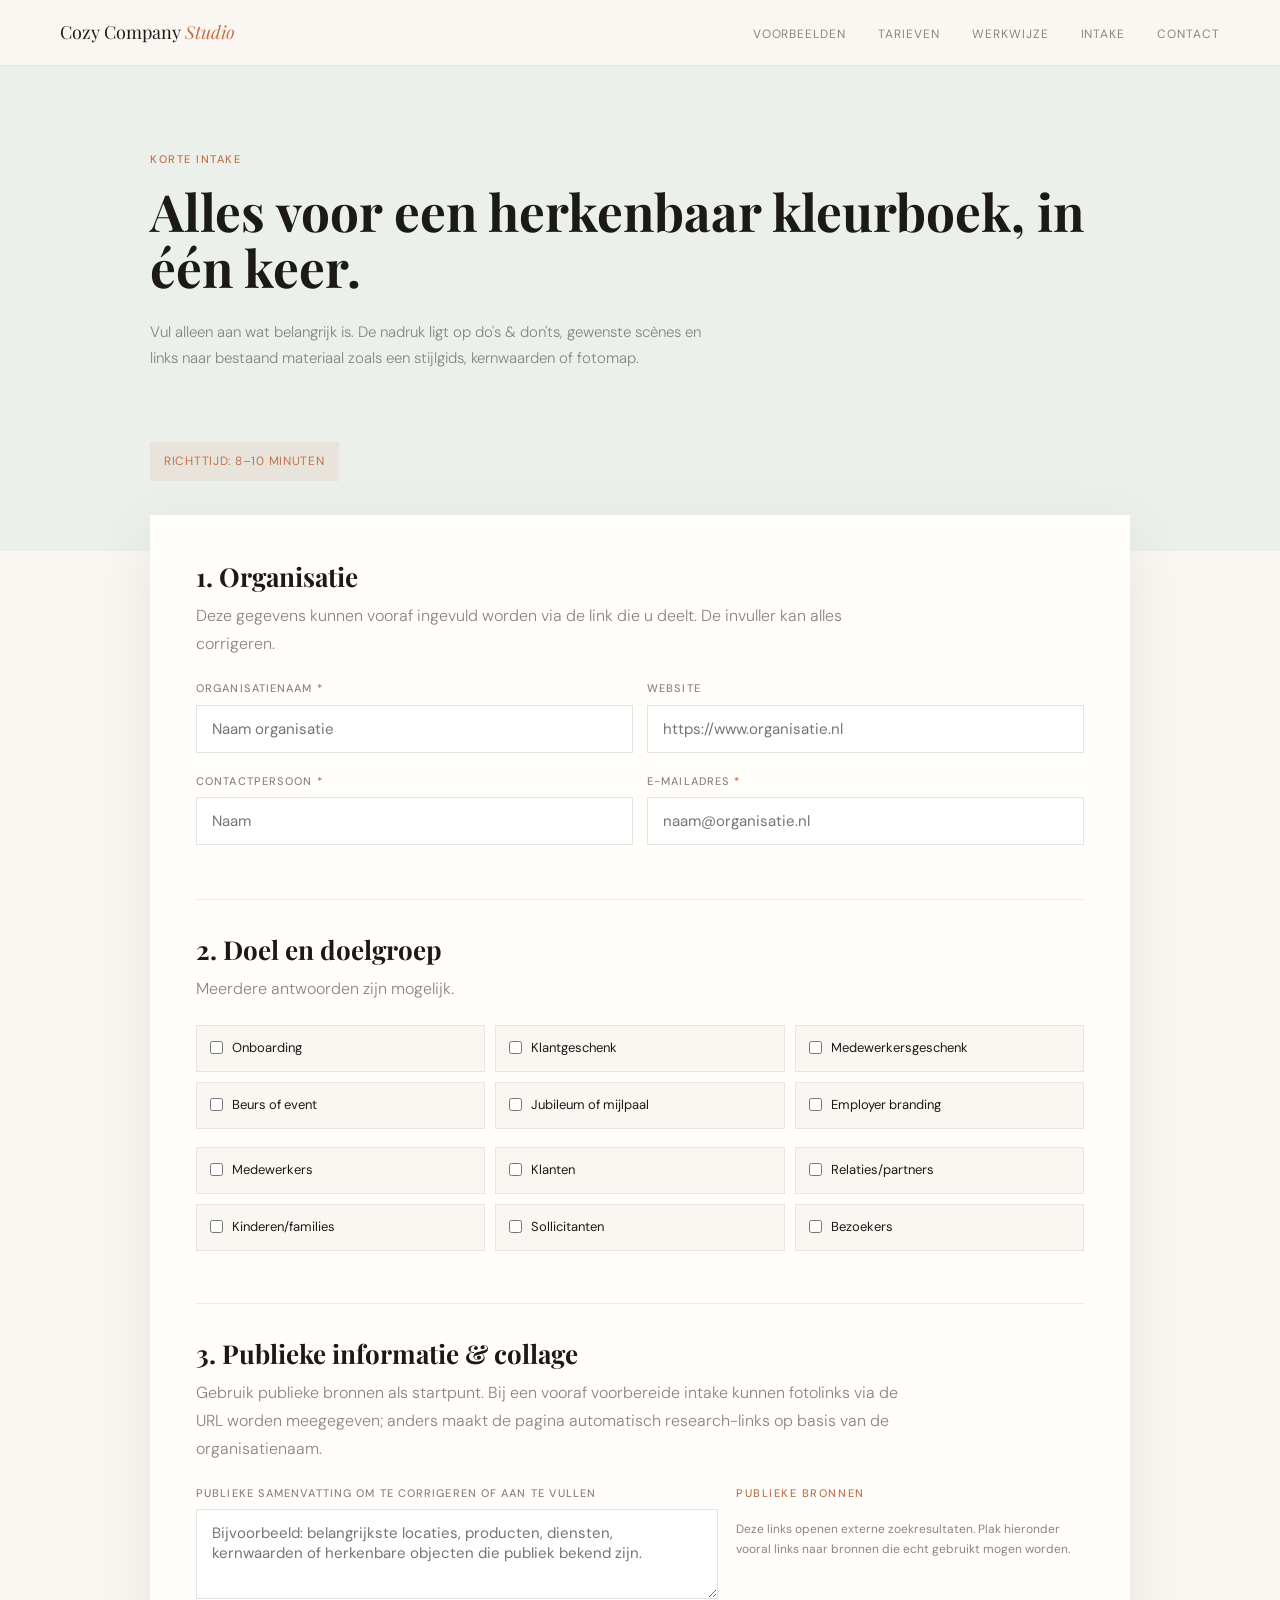
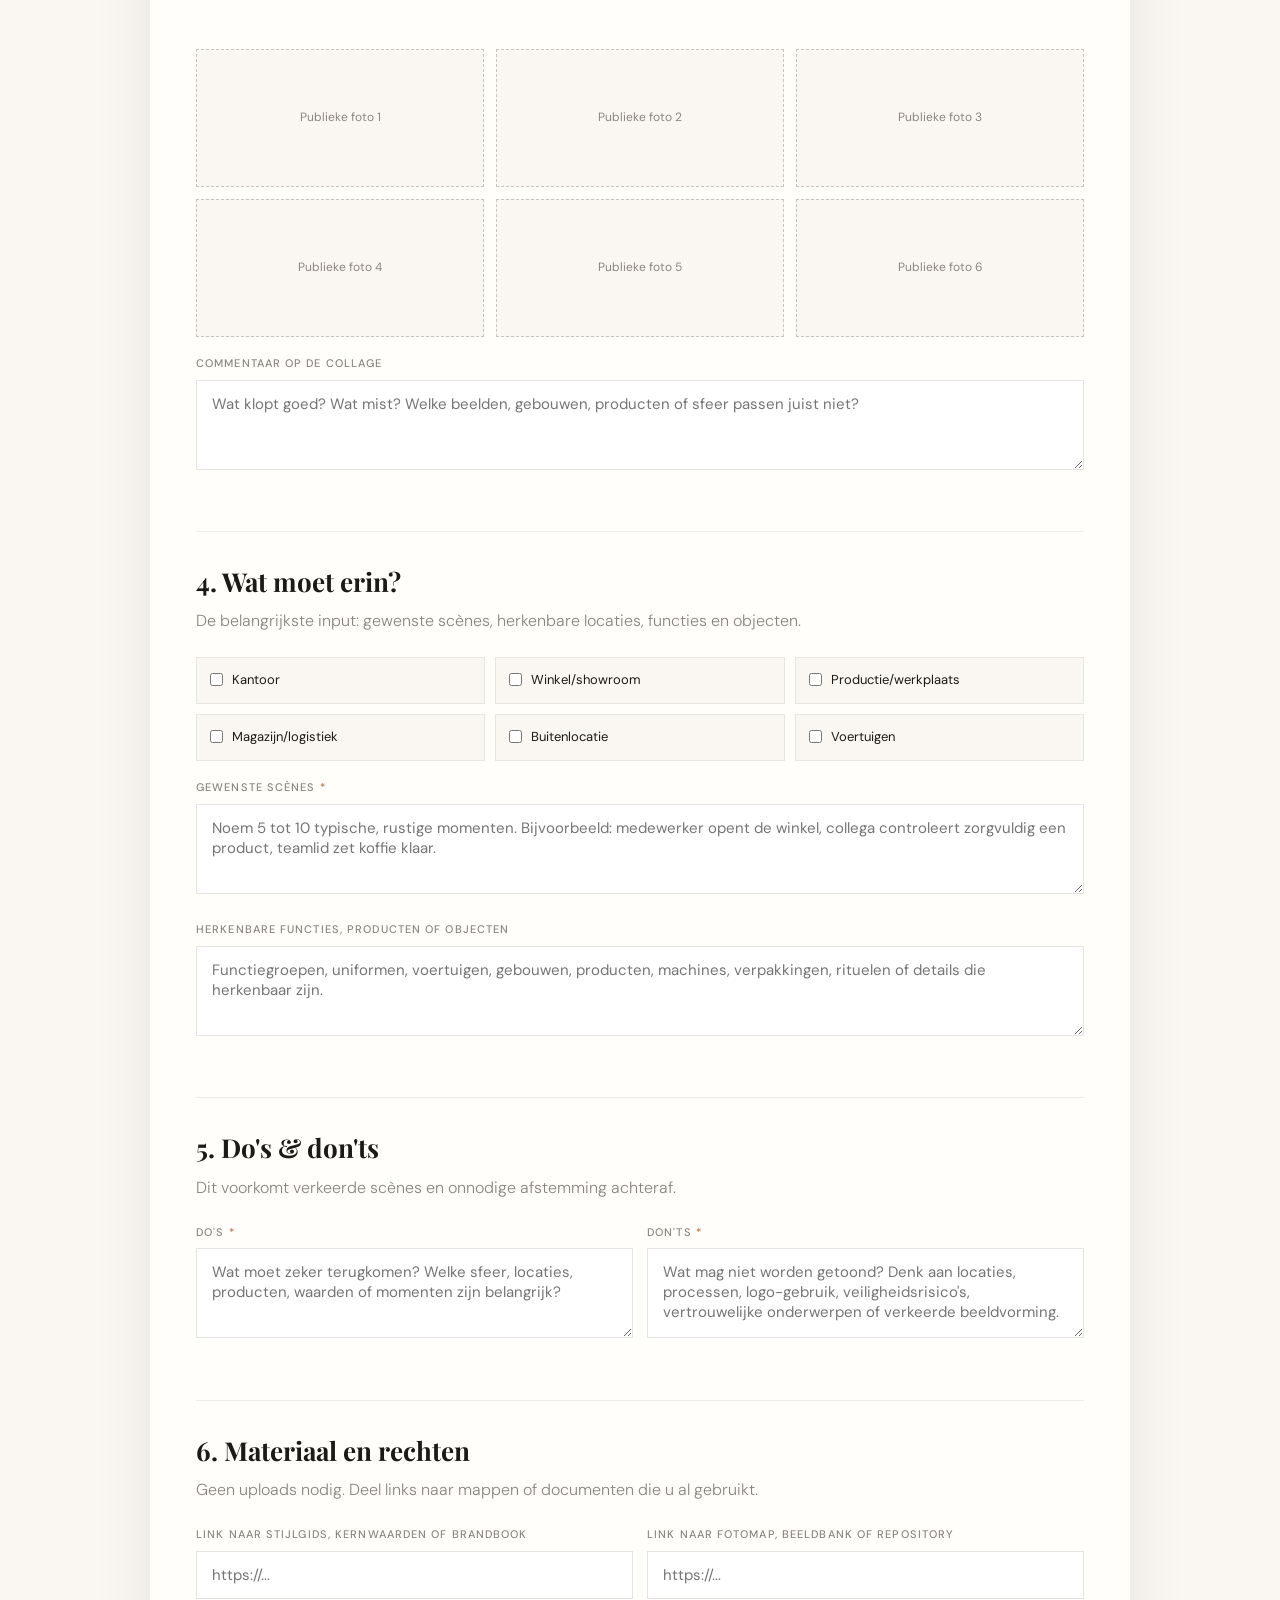
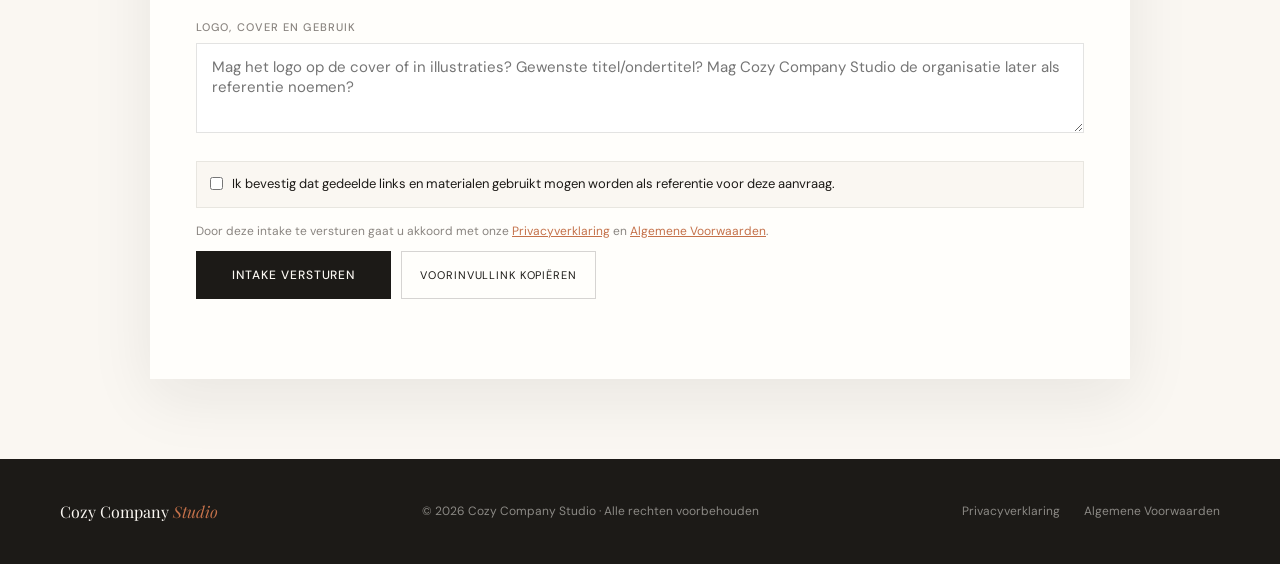
==== intake.html @ afd74e03 "Add customer intake form" ====
<!doctype html>
<html lang="nl">
<head>
  <meta charset="utf-8">
  <meta name="viewport" content="width=device-width, initial-scale=1">
  <title>Intake — Cozy Company Studio</title>
  <meta name="description" content="Korte intake voor een op maat gemaakt Cozy Company Studio kleurboek.">
  <meta name="robots" content="noindex, follow">
  <link rel="stylesheet" href="css/style.css">
  <link rel="icon" href="favicon/favicon.svg" type="image/svg+xml">
  <style>
    .intake-page { padding-top: 61px; background: var(--cream); min-height: 100vh; }
    .intake-hero { background: var(--pale-sage); padding: 90px 60px 70px; }
    .intake-hero-inner { max-width: 980px; margin: 0 auto; }
    .intake-card { max-width: 980px; margin: -36px auto 80px; padding: 46px; background: var(--warm-white); box-shadow: 0 18px 60px rgba(28,26,23,0.08); }
    .intake-time { display: inline-flex; gap: 10px; align-items: center; margin: 18px 0 0; padding: 10px 14px; background: rgba(196,113,74,0.09); color: var(--terracotta); font-size: 12px; letter-spacing: 0.06em; text-transform: uppercase; }
    .intake-section { padding: 34px 0; border-top: 1px solid rgba(28,26,23,0.08); }
    .intake-section:first-of-type { border-top: 0; padding-top: 0; }
    .intake-section h2 { font-family: 'Playfair Display', serif; font-size: 26px; line-height: 1.2; margin-bottom: 10px; }
    .intake-section-intro { color: var(--mid-gray); font-weight: 300; line-height: 1.75; max-width: 720px; margin-bottom: 22px; }
    .check-grid { display: grid; grid-template-columns: repeat(3, 1fr); gap: 10px; margin-bottom: 18px; }
    .check-tile { display: flex; align-items: flex-start; gap: 9px; padding: 12px 13px; background: var(--cream); border: 1px solid rgba(28,26,23,0.08); font-size: 13px; color: var(--ink); cursor: pointer; }
    .check-tile input { margin-top: 3px; accent-color: var(--terracotta); }
    .compact-note { font-size: 12px; color: var(--mid-gray); line-height: 1.6; margin-top: 8px; }
    .prefill-tools { display: grid; grid-template-columns: 1.2fr 0.8fr; gap: 18px; margin: 18px 0 22px; }
    .source-links { display: flex; flex-wrap: wrap; gap: 8px; }
    .source-links a { display: inline-block; padding: 8px 11px; background: var(--ink); color: var(--cream); text-decoration: none; font-size: 11px; letter-spacing: 0.06em; text-transform: uppercase; }
    .source-links a:hover { background: var(--terracotta); }
    .collage-grid { display: grid; grid-template-columns: repeat(3, 1fr); gap: 12px; margin: 14px 0 18px; }
    .collage-tile { min-height: 138px; background: var(--cream); border: 1px dashed rgba(28,26,23,0.22); display: flex; align-items: center; justify-content: center; overflow: hidden; color: var(--mid-gray); font-size: 12px; text-align: center; padding: 12px; }
    .collage-tile img { width: 100%; height: 100%; object-fit: cover; display: block; }
    .required-hint { color: var(--terracotta); font-weight: 500; }
    .inline-actions { display: flex; gap: 10px; flex-wrap: wrap; margin-top: 10px; }
    .secondary-button { border: 1px solid rgba(28,26,23,0.18); background: transparent; color: var(--ink); padding: 12px 18px; font-size: 11px; letter-spacing: 0.08em; text-transform: uppercase; font-family: 'DM Sans', sans-serif; cursor: pointer; }
    .secondary-button:hover { border-color: var(--terracotta); color: var(--terracotta); }
    @media (max-width: 900px) {
      .intake-hero { padding: 70px 24px 56px; }
      .intake-card { margin: -28px 20px 60px; padding: 28px; }
      .check-grid, .prefill-tools, .collage-grid { grid-template-columns: 1fr; }
    }
  </style>
</head>
<body>
  <nav>
    <a href="index.html#hero" class="logo">Cozy Company <span>Studio</span></a>
    <ul class="nav-links">
      <li><a href="index.html#gallery">Voorbeelden</a></li>
      <li><a href="index.html#pricing">Tarieven</a></li>
      <li><a href="index.html#how">Werkwijze</a></li>
      <li><a href="intake.html">Intake</a></li>
      <li><a href="index.html#contact">Contact</a></li>
    </ul>
    <div class="nav-hamburger" onclick="toggleMenu()" aria-label="Menu">
      <span></span><span></span><span></span>
    </div>
  </nav>

  <div class="mobile-menu" id="mobileMenu">
    <a href="index.html#gallery" onclick="closeMenu()">Voorbeelden</a>
    <a href="index.html#pricing" onclick="closeMenu()">Tarieven</a>
    <a href="index.html#how" onclick="closeMenu()">Werkwijze</a>
    <a href="intake.html" onclick="closeMenu()">Intake</a>
    <a href="index.html#contact" onclick="closeMenu()">Contact</a>
  </div>

  <main class="intake-page">
    <header class="intake-hero">
      <div class="intake-hero-inner">
        <p class="section-label">Korte intake</p>
        <h1 class="hero-title">Alles voor een herkenbaar kleurboek, in één keer.</h1>
        <p class="section-intro">Vul alleen aan wat belangrijk is. De nadruk ligt op do's & don'ts, gewenste scènes en links naar bestaand materiaal zoals een stijlgids, kernwaarden of fotomap.</p>
        <div class="intake-time">Richttijd: 8–10 minuten</div>
      </div>
    </header>

    <form id="intakeForm" class="intake-card" action="https://api.web3forms.com/submit" method="POST">
      <input type="hidden" name="access_key" value="9c12f8af-ad9e-4eb8-90c0-2cd06621a24f">
      <input type="hidden" name="subject" value="Nieuwe intake via Cozy Company Studio">
      <input type="hidden" name="from_name" value="Cozy Company Studio intake">
      <input type="checkbox" name="botcheck" style="display:none;">

      <section class="intake-section">
        <h2>1. Organisatie</h2>
        <p class="intake-section-intro">Deze gegevens kunnen vooraf ingevuld worden via de link die u deelt. De invuller kan alles corrigeren.</p>
        <div class="form-row">
          <div class="form-group">
            <label>Organisatienaam <span class="required-hint">*</span></label>
            <input type="text" name="organisatie" id="organisatie" placeholder="Naam organisatie" required>
          </div>
          <div class="form-group">
            <label>Website</label>
            <input type="url" name="website" id="website" placeholder="https://www.organisatie.nl">
          </div>
        </div>
        <div class="form-row">
          <div class="form-group">
            <label>Contactpersoon <span class="required-hint">*</span></label>
            <input type="text" name="contactpersoon" id="contactpersoon" placeholder="Naam" required>
          </div>
          <div class="form-group">
            <label>E-mailadres <span class="required-hint">*</span></label>
            <input type="email" name="email" id="email" placeholder="naam@organisatie.nl" required>
          </div>
        </div>
      </section>

      <section class="intake-section">
        <h2>2. Doel en doelgroep</h2>
        <p class="intake-section-intro">Meerdere antwoorden zijn mogelijk.</p>
        <div class="check-grid">
          <label class="check-tile"><input type="checkbox" name="doel[]" value="Onboarding"> Onboarding</label>
          <label class="check-tile"><input type="checkbox" name="doel[]" value="Klantgeschenk"> Klantgeschenk</label>
          <label class="check-tile"><input type="checkbox" name="doel[]" value="Medewerkersgeschenk"> Medewerkersgeschenk</label>
          <label class="check-tile"><input type="checkbox" name="doel[]" value="Beurs of event"> Beurs of event</label>
          <label class="check-tile"><input type="checkbox" name="doel[]" value="Jubileum of mijlpaal"> Jubileum of mijlpaal</label>
          <label class="check-tile"><input type="checkbox" name="doel[]" value="Employer branding"> Employer branding</label>
        </div>
        <div class="check-grid">
          <label class="check-tile"><input type="checkbox" name="doelgroep[]" value="Medewerkers"> Medewerkers</label>
          <label class="check-tile"><input type="checkbox" name="doelgroep[]" value="Klanten"> Klanten</label>
          <label class="check-tile"><input type="checkbox" name="doelgroep[]" value="Relaties/partners"> Relaties/partners</label>
          <label class="check-tile"><input type="checkbox" name="doelgroep[]" value="Kinderen/families"> Kinderen/families</label>
          <label class="check-tile"><input type="checkbox" name="doelgroep[]" value="Sollicitanten"> Sollicitanten</label>
          <label class="check-tile"><input type="checkbox" name="doelgroep[]" value="Bezoekers"> Bezoekers</label>
        </div>
      </section>

      <section class="intake-section">
        <h2>3. Publieke informatie & collage</h2>
        <p class="intake-section-intro">Gebruik publieke bronnen als startpunt. Bij een vooraf voorbereide intake kunnen fotolinks via de URL worden meegegeven; anders maakt de pagina automatisch research-links op basis van de organisatienaam.</p>
        <div class="prefill-tools">
          <div class="form-group">
            <label>Publieke samenvatting om te corrigeren of aan te vullen</label>
            <textarea name="publieke_samenvatting" id="publieke_samenvatting" placeholder="Bijvoorbeeld: belangrijkste locaties, producten, diensten, kernwaarden of herkenbare objecten die publiek bekend zijn."></textarea>
          </div>
          <div>
            <label class="section-label" style="display:block;margin-bottom:10px;">Publieke bronnen</label>
            <div class="source-links" id="sourceLinks"></div>
            <p class="compact-note">Deze links openen externe zoekresultaten. Plak hieronder vooral links naar bronnen die echt gebruikt mogen worden.</p>
          </div>
        </div>
        <div class="collage-grid" id="collageGrid">
          <div class="collage-tile">Publieke foto 1</div>
          <div class="collage-tile">Publieke foto 2</div>
          <div class="collage-tile">Publieke foto 3</div>
          <div class="collage-tile">Publieke foto 4</div>
          <div class="collage-tile">Publieke foto 5</div>
          <div class="collage-tile">Publieke foto 6</div>
        </div>
        <div class="form-group">
          <label>Commentaar op de collage</label>
          <textarea name="commentaar_collage" placeholder="Wat klopt goed? Wat mist? Welke beelden, gebouwen, producten of sfeer passen juist niet?"></textarea>
        </div>
      </section>

      <section class="intake-section">
        <h2>4. Wat moet erin?</h2>
        <p class="intake-section-intro">De belangrijkste input: gewenste scènes, herkenbare locaties, functies en objecten.</p>
        <div class="check-grid">
          <label class="check-tile"><input type="checkbox" name="locaties[]" value="Kantoor"> Kantoor</label>
          <label class="check-tile"><input type="checkbox" name="locaties[]" value="Winkel/showroom"> Winkel/showroom</label>
          <label class="check-tile"><input type="checkbox" name="locaties[]" value="Productie/werkplaats"> Productie/werkplaats</label>
          <label class="check-tile"><input type="checkbox" name="locaties[]" value="Magazijn/logistiek"> Magazijn/logistiek</label>
          <label class="check-tile"><input type="checkbox" name="locaties[]" value="Buitenlocatie"> Buitenlocatie</label>
          <label class="check-tile"><input type="checkbox" name="locaties[]" value="Voertuigen"> Voertuigen</label>
        </div>
        <div class="form-group">
          <label>Gewenste scènes <span class="required-hint">*</span></label>
          <textarea name="gewenste_scenes" placeholder="Noem 5 tot 10 typische, rustige momenten. Bijvoorbeeld: medewerker opent de winkel, collega controleert zorgvuldig een product, teamlid zet koffie klaar." required></textarea>
        </div>
        <div class="form-group">
          <label>Herkenbare functies, producten of objecten</label>
          <textarea name="herkenbare_elementen" placeholder="Functiegroepen, uniformen, voertuigen, gebouwen, producten, machines, verpakkingen, rituelen of details die herkenbaar zijn."></textarea>
        </div>
      </section>

      <section class="intake-section">
        <h2>5. Do's & don'ts</h2>
        <p class="intake-section-intro">Dit voorkomt verkeerde scènes en onnodige afstemming achteraf.</p>
        <div class="form-row">
          <div class="form-group">
            <label>Do's <span class="required-hint">*</span></label>
            <textarea name="dos" placeholder="Wat moet zeker terugkomen? Welke sfeer, locaties, producten, waarden of momenten zijn belangrijk?" required></textarea>
          </div>
          <div class="form-group">
            <label>Don'ts <span class="required-hint">*</span></label>
            <textarea name="donts" placeholder="Wat mag niet worden getoond? Denk aan locaties, processen, logo-gebruik, veiligheidsrisico's, vertrouwelijke onderwerpen of verkeerde beeldvorming." required></textarea>
          </div>
        </div>
      </section>

      <section class="intake-section">
        <h2>6. Materiaal en rechten</h2>
        <p class="intake-section-intro">Geen uploads nodig. Deel links naar mappen of documenten die u al gebruikt.</p>
        <div class="form-row">
          <div class="form-group">
            <label>Link naar stijlgids, kernwaarden of brandbook</label>
            <input type="url" name="link_stijlgids" placeholder="https://...">
          </div>
          <div class="form-group">
            <label>Link naar fotomap, beeldbank of repository</label>
            <input type="url" name="link_fotos" placeholder="https://...">
          </div>
        </div>
        <div class="form-group">
          <label>Logo, cover en gebruik</label>
          <textarea name="logo_cover_gebruik" placeholder="Mag het logo op de cover of in illustraties? Gewenste titel/ondertitel? Mag Cozy Company Studio de organisatie later als referentie noemen?"></textarea>
        </div>
        <label class="check-tile" style="margin-bottom:14px;"><input type="checkbox" name="akkoord_rechten" value="Ja" required> Ik bevestig dat gedeelde links en materialen gebruikt mogen worden als referentie voor deze aanvraag.</label>
        <p class="form-consent">Door deze intake te versturen gaat u akkoord met onze <a href="privacy.html" target="_blank" rel="noopener noreferrer">Privacyverklaring</a> en <a href="voorwaarden.html" target="_blank" rel="noopener noreferrer">Algemene Voorwaarden</a>.</p>
        <div class="inline-actions">
          <button type="submit" class="form-submit">Intake versturen</button>
          <button type="button" class="secondary-button" id="copyPrefillLink">Voorinvullink kopiëren</button>
        </div>
      </section>
    </form>
  </main>

  <footer>
    <div class="footer-logo">Cozy Company <span>Studio</span></div>
    <div>© 2026 Cozy Company Studio · Alle rechten voorbehouden</div>
    <div class="footer-links">
      <a href="privacy.html" target="_blank" rel="noopener noreferrer">Privacyverklaring</a>
      <a href="voorwaarden.html" target="_blank" rel="noopener noreferrer">Algemene Voorwaarden</a>
    </div>
  </footer>

  <div class="modal-overlay" id="modal-intake-success" onclick="closeModalOutside(event, 'intake-success')">
    <div class="modal-box contact-success-box" role="dialog" aria-modal="true" aria-labelledby="intake-success-title">
      <h2 id="intake-success-title">Intake verstuurd</h2>
      <p>Dank u wel. De intake is succesvol verstuurd. We gebruiken deze input om voorbeeldscènes, voorbeeldillustraties en een eerste coverrichting voor te bereiden.</p>
      <button type="button" class="modal-ok" onclick="closeModal('intake-success')">Ok</button>
    </div>
  </div>

  <script src="js/script.js" defer></script>
  <script src="js/intake.js" defer></script>
</body>
</html>
---- css/style.css ----
@import url('https://fonts.googleapis.com/css2?family=Playfair+Display:ital,wght@0,400;0,700;1,400&family=DM+Sans:wght@300;400;500&display=swap');

  :root {
    --ink: #1C1A17;
    --cream: #FAF7F2;
    --warm-white: #FFFEFB;
    --sage: #6B7F6E;
    --blush: #E8C4A0;
    --terracotta: #C4714A;
    --pale-sage: #EBF0EB;
    --mid-gray: #8A8580;
  }

  * { margin: 0; padding: 0; box-sizing: border-box; }
  html { scroll-behavior: smooth; }
  body { font-family: 'DM Sans', sans-serif; background: var(--cream); color: var(--ink); font-size: 16px; line-height: 1.6; }

  /* ─── NAV ─── */
  nav {
    position: fixed; top: 0; width: 100%; z-index: 100;
    padding: 18px 60px; display: flex; justify-content: space-between; align-items: center;
    background: rgba(250,247,242,0.95); backdrop-filter: blur(8px);
    border-bottom: 1px solid rgba(28,26,23,0.08);
  }
  .logo { font-family: 'Playfair Display', serif; font-size: 18px; color: var(--ink); text-decoration: none; }
  .logo span { color: var(--terracotta); font-style: italic; }
  .nav-links { list-style: none; display: flex; gap: 32px; }
  .nav-links a { text-decoration: none; font-size: 12px; font-weight: 400; color: var(--mid-gray); letter-spacing: 0.08em; text-transform: uppercase; transition: color 0.2s; }
  .nav-links a:hover { color: var(--ink); }
  .nav-hamburger { display: none; flex-direction: column; gap: 5px; cursor: pointer; padding: 4px; }
  .nav-hamburger span { display: block; width: 22px; height: 2px; background: var(--ink); border-radius: 2px; }
  .mobile-menu { display: none; position: fixed; top: 61px; left: 0; right: 0; background: var(--cream); border-bottom: 1px solid rgba(28,26,23,0.1); z-index: 99; padding: 20px 24px; flex-direction: column; }
  .mobile-menu.open { display: flex; }
  .mobile-menu a { text-decoration: none; font-size: 14px; letter-spacing: 0.06em; text-transform: uppercase; color: var(--ink); padding: 14px 0; border-bottom: 1px solid rgba(28,26,23,0.06); }

  /* ─── HERO ─── */
  #hero { min-height: 100vh; display: grid; grid-template-columns: 1fr 1fr; padding-top: 61px; }
  .hero-left { padding: 80px 60px; display: flex; flex-direction: column; justify-content: center; }
  .hero-eyebrow { font-size: 11px; font-weight: 500; letter-spacing: 0.14em; text-transform: uppercase; color: var(--terracotta); margin-bottom: 24px; }
  .hero-title { font-family: 'Playfair Display', serif; font-size: clamp(36px, 4vw, 56px); line-height: 1.1; font-weight: 700; margin-bottom: 24px; }
  .hero-title em { font-style: italic; color: var(--terracotta); }
  .hero-subtitle { font-size: 16px; font-weight: 300; color: var(--mid-gray); line-height: 1.75; max-width: 440px; margin-bottom: 20px; }
  .hero-occasions { display: flex; flex-wrap: wrap; gap: 8px; margin-bottom: 36px; }
  .occasion-tag { font-size: 11px; font-weight: 500; letter-spacing: 0.06em; border: 1px solid rgba(196,113,74,0.35); color: var(--terracotta); padding: 5px 12px; border-radius: 20px; }
  .hero-cta { display: inline-block; background: var(--ink); color: var(--cream); padding: 15px 34px; font-size: 12px; letter-spacing: 0.08em; text-transform: uppercase; text-decoration: none; font-weight: 500; transition: background 0.2s; width: fit-content; }
  .hero-cta:hover { background: var(--terracotta); }
  .hero-right { background: var(--pale-sage); position: relative; overflow: hidden; display: flex; align-items: center; justify-content: center; min-height: 400px; }
  .book-mockup { width: 240px; height: 320px; background: white; box-shadow: 20px 20px 60px rgba(28,26,23,0.15); border-radius: 2px; transform: rotate(-2deg); position: relative; overflow: hidden; z-index: 2; }
  .book-spine { position: absolute; left: 0; top: 0; bottom: 0; width: 16px; background: var(--sage); }
  .book-content { margin-left: 20px; padding: 20px 16px; height: 100%; display: flex; flex-direction: column; }
  .book-logo-area { font-family: 'Playfair Display', serif; font-size: 8px; letter-spacing: 0.12em; color: var(--mid-gray); text-transform: uppercase; margin-bottom: 10px; border-bottom: 1px solid #eee; padding-bottom: 6px; }
  .coloring-preview { flex: 1; display: flex; align-items: center; justify-content: center; }
  .book-title { font-size: 7px; letter-spacing: 0.06em; text-transform: uppercase; color: var(--mid-gray); text-align: center; margin-top: 10px; }
  .second-book { position: absolute; top: 50%; right: 50px; transform: translateY(-60%) rotate(4deg); width: 180px; height: 240px; background: white; box-shadow: 10px 10px 30px rgba(28,26,23,0.1); border-radius: 2px; overflow: hidden; z-index: 1; }
  .second-book .book-spine { background: var(--blush); }

  /* ─── SECTION SHARED ─── */
  section { padding: 90px 60px; }
  .section-label { font-size: 11px; font-weight: 500; letter-spacing: 0.14em; text-transform: uppercase; color: var(--terracotta); margin-bottom: 14px; }
  .section-title { font-family: 'Playfair Display', serif; font-size: clamp(26px, 3vw, 40px); line-height: 1.15; margin-bottom: 18px; max-width: 600px; }
  .section-intro { font-size: 15px; color: var(--mid-gray); max-width: 560px; font-weight: 300; line-height: 1.75; margin-bottom: 52px; }

  /* ─── GALLERY ─── */
  #gallery { background: var(--cream); }
  .coloring-strip { display: grid; grid-template-columns: repeat(5, 1fr); gap: 20px; }
  .strip-item { display: flex; flex-direction: column; gap: 12px; transition: transform 0.28s ease, filter 0.28s ease; }
  .strip-bg { border-radius: 6px; padding: 20px 16px 28px; display: flex; align-items: center; justify-content: center; transition: background 0.28s ease, box-shadow 0.28s ease; }
  .strip-frame {
    width: 100%; aspect-ratio: 3/4; overflow: hidden;
    box-shadow: 6px 6px 20px rgba(28,26,23,0.15), -2px -2px 8px rgba(28,26,23,0.05);
    background: white;
    transition: transform 0.28s ease, box-shadow 0.28s ease;
    transform-origin: center;
  }
  .strip-frame img { width: 100%; height: 100%; object-fit: cover; object-position: top; display: block; transition: transform 0.28s ease; }
  .strip-item:hover, .strip-item.active { transform: translateY(-10px); filter: saturate(1.05); }
  .strip-item:hover .strip-bg, .strip-item.active .strip-bg { box-shadow: 0 18px 42px rgba(28,26,23,0.12); }
  .strip-item:hover .strip-frame, .strip-item.active .strip-frame { transform: scale(1.08) rotate(0deg) !important; box-shadow: 14px 18px 42px rgba(28,26,23,0.24), -4px -4px 12px rgba(28,26,23,0.06); }
  .strip-item:hover .strip-frame img, .strip-item.active .strip-frame img { transform: scale(1.04); }
  .strip-sector { font-size: 11px; font-weight: 500; letter-spacing: 0.08em; text-transform: uppercase; color: var(--ink); text-align: center; }
  .gallery-disclaimer {
    margin-top: 32px; padding: 16px 20px;
    background: rgba(28,26,23,0.04); border-left: 3px solid var(--terracotta);
    font-size: 12px; color: var(--mid-gray); line-height: 1.6;
  }
  .gallery-disclaimer strong { color: var(--ink); }

  /* ─── PRICING (full-width) ─── */
  #pricing { background: var(--ink); color: var(--cream); padding: 90px 0; }
  #pricing .pricing-inner { padding: 0 60px; }
  #pricing .section-title { color: var(--cream); }
  #pricing .section-title em { font-style: italic; color: var(--terracotta); }
  #pricing .section-intro { color: rgba(250,247,242,0.6); max-width: 600px; }

  .pricing-specs {
    display: flex; gap: 0; margin-bottom: 52px;
    border-top: 1px solid rgba(255,255,255,0.1);
    border-bottom: 1px solid rgba(255,255,255,0.1);
  }
  .pricing-spec-item {
    flex: 1; display: flex; flex-direction: column; gap: 6px;
    padding: 24px 32px; border-right: 1px solid rgba(255,255,255,0.08);
  }
  .pricing-spec-item:first-child { padding-left: 0; }
  .pricing-spec-item:last-child { border-right: none; }
  .spec-l { font-size: 10px; letter-spacing: 0.1em; text-transform: uppercase; color: rgba(250,247,242,0.4); font-weight: 500; }
  .spec-v { font-size: 16px; color: var(--cream); font-weight: 400; }

  .staffel-grid {
    display: grid; grid-template-columns: repeat(4, 1fr); gap: 2px;
    background: rgba(255,255,255,0.06); margin-bottom: 40px;
  }
  .staffel-card {
    background: var(--ink); padding: 32px 28px;
    display: flex; flex-direction: column; gap: 8px;
    transition: background 0.15s;
  }
  .staffel-card:hover { background: rgba(255,255,255,0.04); }
  .staffel-card.best { background: rgba(196,113,74,0.12); border-top: 2px solid var(--terracotta); }
  .staffel-range { font-size: 10px; letter-spacing: 0.1em; text-transform: uppercase; color: rgba(250,247,242,0.4); font-weight: 500; margin-bottom: 8px; }
  .staffel-price { font-family: 'Playfair Display', serif; font-size: 40px; font-weight: 700; color: var(--cream); line-height: 1; }
  .staffel-card.best .staffel-price { color: var(--terracotta); }
  .staffel-unit { font-size: 12px; color: rgba(250,247,242,0.4); font-weight: 300; }
  .staffel-total { font-size: 12px; color: rgba(250,247,242,0.35); margin-top: 4px; border-top: 1px solid rgba(255,255,255,0.07); padding-top: 10px; }
  .best-tag { display: inline-block; font-size: 9px; font-weight: 600; letter-spacing: 0.1em; text-transform: uppercase; background: var(--terracotta); color: white; padding: 3px 8px; margin-bottom: 4px; width: fit-content; }

  .pricing-cta-wrap { display: flex; align-items: center; gap: 32px; flex-wrap: wrap; }
  .pricing-main-cta { display: inline-block; background: var(--terracotta); color: white; padding: 16px 40px; font-size: 12px; letter-spacing: 0.08em; text-transform: uppercase; text-decoration: none; font-weight: 500; transition: background 0.2s; }
  .pricing-main-cta:hover { background: #b5633e; }
  .pricing-footer-note { font-size: 11px; color: rgba(250,247,242,0.35); font-style: italic; font-family: 'Playfair Display', serif; max-width: 440px; }

  /* ─── HOW IT WORKS ─── */
  #how { background: var(--warm-white); }
  .steps { display: grid; grid-template-columns: repeat(4, 1fr); gap: 36px; }
  .step { border-top: 2px solid var(--ink); padding-top: 22px; }
  .step-number { font-family: 'Playfair Display', serif; font-size: 11px; color: var(--mid-gray); margin-bottom: 14px; }
  .step-title { font-family: 'Playfair Display', serif; font-size: 19px; font-weight: 700; margin-bottom: 8px; line-height: 1.2; }
  .step-desc { font-size: 13px; color: var(--mid-gray); line-height: 1.65; font-weight: 300; }

  /* ─── CONTACT ─── */
  #contact { background: var(--pale-sage); display: grid; grid-template-columns: 1fr 1fr; gap: 70px; }
  .contact-left .section-title { max-width: 400px; }
  .contact-detail { display: flex; flex-direction: column; gap: 16px; margin-top: 30px; }
  .contact-item { font-size: 14px; color: var(--mid-gray); }
  .contact-item strong { color: var(--ink); font-weight: 500; }
  .contact-right { padding-top: 10px; }
  .form-group { margin-bottom: 20px; }
  .form-group label { display: block; font-size: 11px; font-weight: 500; letter-spacing: 0.1em; text-transform: uppercase; color: var(--mid-gray); margin-bottom: 7px; }
  .form-optional { font-size: 10px; color: var(--mid-gray); font-weight: 300; letter-spacing: 0; text-transform: none; opacity: 0.7; }
  .form-group input, .form-group textarea, .form-group select {
    width: 100%; padding: 13px 15px; background: white; border: 1px solid rgba(28,26,23,0.12);
    font-family: 'DM Sans', sans-serif; font-size: 15px; color: var(--ink); outline: none;
    border-radius: 0; transition: border-color 0.2s; appearance: none;
  }
  .form-group input:focus, .form-group textarea:focus, .form-group select:focus { border-color: var(--terracotta); }
  .form-group textarea { resize: vertical; min-height: 90px; }
  .form-row { display: grid; grid-template-columns: 1fr 1fr; gap: 14px; }
  .form-consent { font-size: 12px; color: var(--mid-gray); margin-top: 14px; line-height: 1.6; }
  .form-consent a { color: var(--terracotta); text-decoration: underline; }
  .form-submit { background: var(--ink); color: var(--cream); border: none; padding: 16px 36px; font-size: 12px; letter-spacing: 0.08em; text-transform: uppercase; font-family: 'DM Sans', sans-serif; font-weight: 500; cursor: pointer; transition: background 0.2s, opacity 0.2s; }
  .form-submit:hover { background: var(--terracotta); }
  .form-submit:disabled { cursor: wait; opacity: 0.65; }

  /* ─── FOOTER ─── */
  footer { background: var(--ink); color: rgba(250,247,242,0.5); padding: 40px 60px; display: flex; justify-content: space-between; align-items: center; flex-wrap: wrap; gap: 20px; font-size: 12px; }
  .footer-logo { font-family: 'Playfair Display', serif; font-size: 16px; color: var(--cream); }
  .footer-logo span { color: var(--terracotta); font-style: italic; }
  .footer-links { display: flex; gap: 24px; }
  .footer-links a { color: rgba(250,247,242,0.5); text-decoration: none; transition: color 0.2s; }
  .footer-links a:hover { color: var(--cream); }

  /* ─── MODAL ─── */
  .modal-overlay { display: none; position: fixed; inset: 0; background: rgba(28,26,23,0.55); backdrop-filter: blur(4px); z-index: 999; align-items: center; justify-content: center; padding: 24px; }
  .modal-overlay.open { display: flex; }
  .modal-box { background: var(--cream); width: min(720px, 100%); max-height: 84vh; overflow-y: auto; padding: 42px; box-shadow: 0 24px 80px rgba(0,0,0,0.22); position: relative; }
  .modal-close { position: sticky; top: 0; float: right; border: none; background: var(--ink); color: var(--cream); width: 34px; height: 34px; cursor: pointer; }
  .modal-box h2 { font-family: 'Playfair Display', serif; font-size: 30px; margin-bottom: 18px; }
  .modal-box h3 { font-family: 'Playfair Display', serif; font-size: 18px; margin-top: 24px; margin-bottom: 8px; }
  .modal-box p, .modal-box li { font-size: 14px; color: var(--mid-gray); line-height: 1.7; }
  .modal-box ul { margin-left: 20px; }
  .contact-success-box { width: min(520px, 100%); text-align: left; border-top: 3px solid var(--terracotta); }
  .contact-success-box p { margin-bottom: 26px; }
  .modal-ok { background: var(--ink); color: var(--cream); border: none; padding: 14px 32px; font-size: 12px; letter-spacing: 0.08em; text-transform: uppercase; font-family: 'DM Sans', sans-serif; font-weight: 500; cursor: pointer; transition: background 0.2s; }
  .modal-ok:hover { background: var(--terracotta); }

  @media (max-width: 900px) {
    nav { padding: 16px 24px; }
    .nav-links { display: none; }
    .nav-hamburger { display: flex; }
    #hero { grid-template-columns: 1fr; }
    .hero-left { padding: 70px 24px 50px; }
    .hero-right { min-height: 360px; }
    section { padding: 64px 24px; }
    .coloring-strip {
      display: flex;
      gap: 18px;
      overflow-x: auto;
      overflow-y: visible;
      scroll-snap-type: x mandatory;
      scroll-padding: 24px;
      padding: 10px 24px 26px;
      margin: -10px -24px 0;
      -webkit-overflow-scrolling: touch;
    }
    .coloring-strip::-webkit-scrollbar { height: 6px; }
    .coloring-strip::-webkit-scrollbar-thumb { background: rgba(28,26,23,0.18); border-radius: 999px; }
    .strip-item { flex: 0 0 min(72vw, 320px); scroll-snap-align: center; cursor: pointer; }
    #pricing .pricing-inner { padding: 0 24px; }
    .pricing-specs { flex-direction: column; }
    .pricing-spec-item { padding: 18px 0; border-right: none; border-bottom: 1px solid rgba(255,255,255,0.08); }
    .staffel-grid { grid-template-columns: 1fr; }
    .steps { grid-template-columns: 1fr 1fr; }
    #contact { grid-template-columns: 1fr; gap: 40px; }
    .form-row { grid-template-columns: 1fr; }
    footer { padding: 34px 24px; flex-direction: column; align-items: flex-start; }
  }

  @media (max-width: 520px) {
    .strip-item { flex-basis: 78vw; }
    .steps { grid-template-columns: 1fr; }
    .second-book { right: 20px; width: 140px; height: 190px; }
    .book-mockup { width: 200px; height: 270px; }
  }
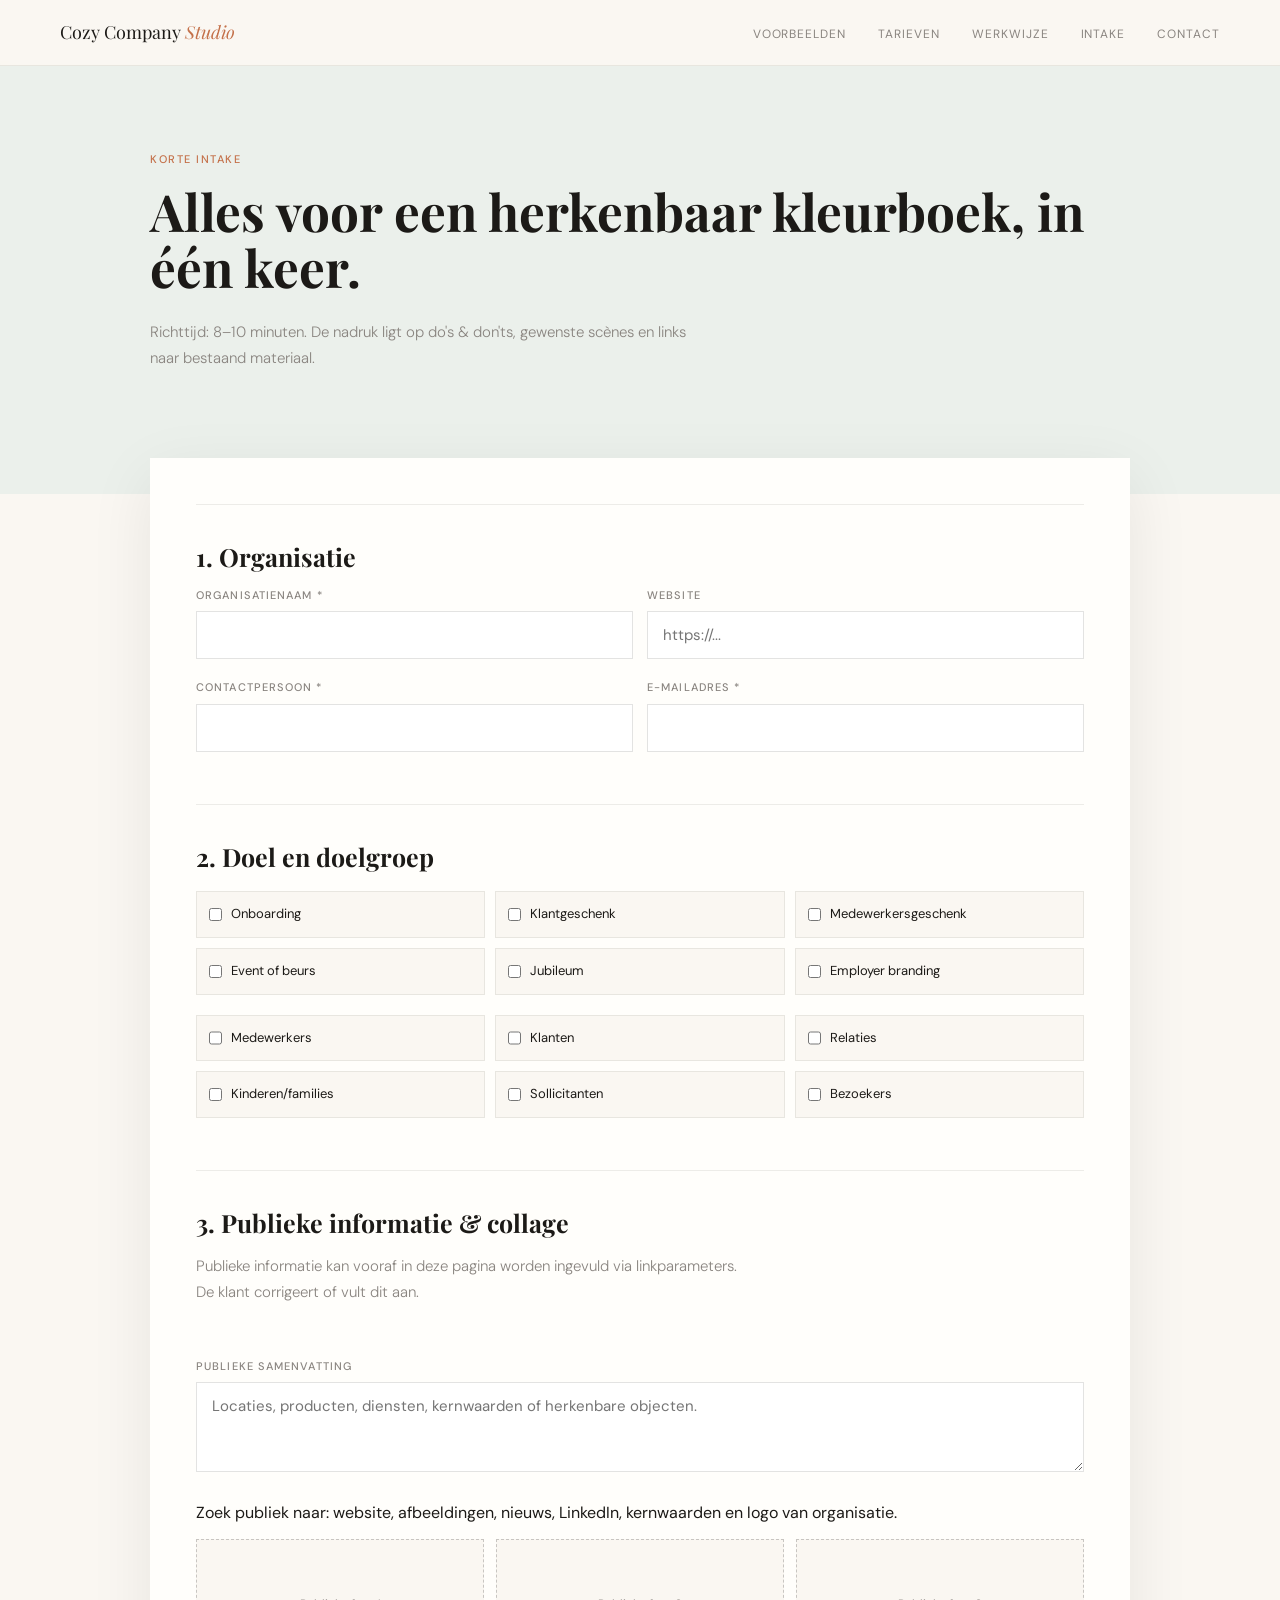
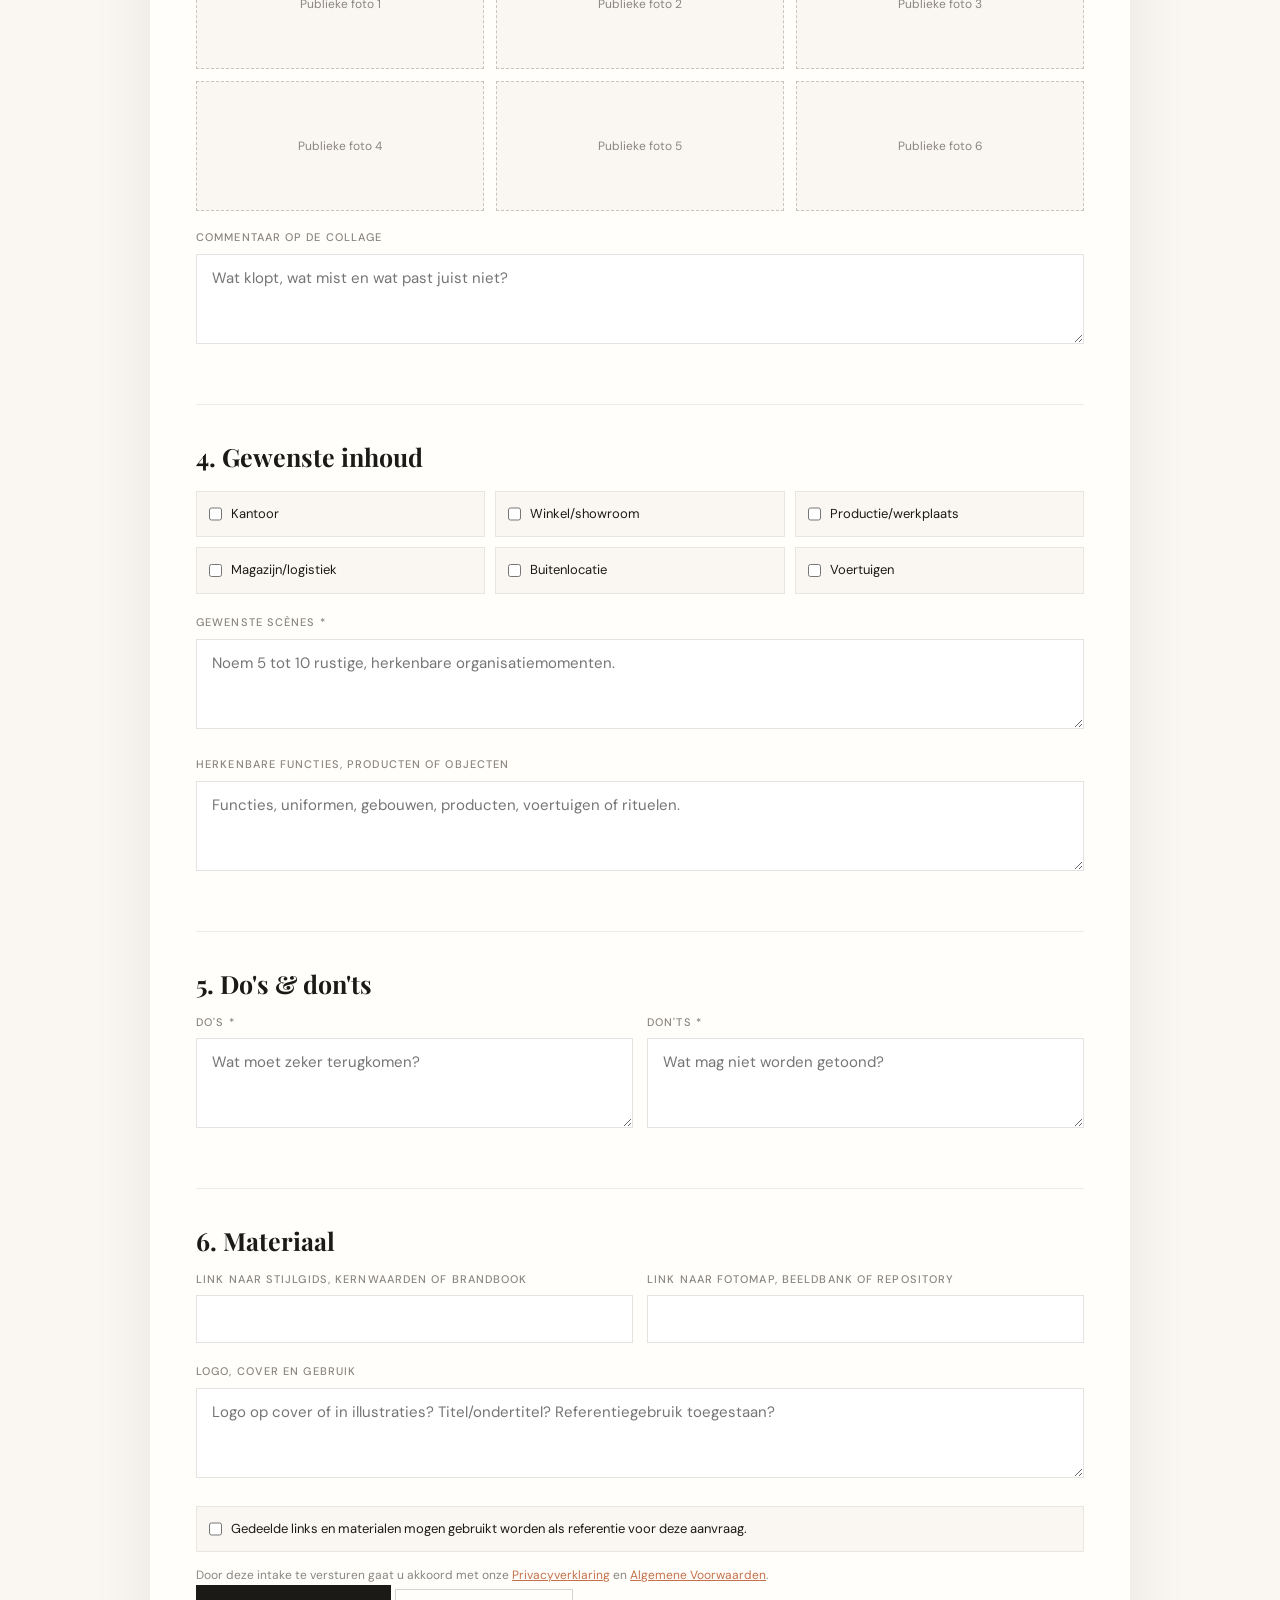
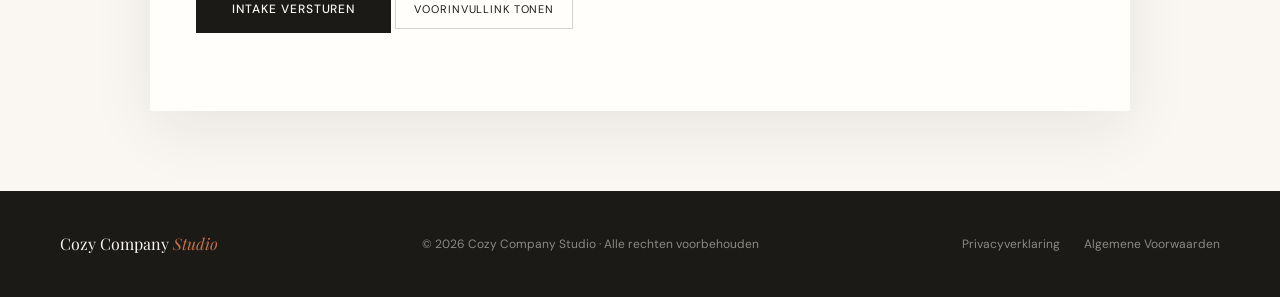
==== commit 5c5e2633: "Add compact intake page" ====
--- a/intake.html
+++ b/intake.html
@@ -1,239 +1 @@
-<!doctype html>
-<html lang="nl">
-<head>
-  <meta charset="utf-8">
-  <meta name="viewport" content="width=device-width, initial-scale=1">
-  <title>Intake — Cozy Company Studio</title>
-  <meta name="description" content="Korte intake voor een op maat gemaakt Cozy Company Studio kleurboek.">
-  <meta name="robots" content="noindex, follow">
-  <link rel="stylesheet" href="css/style.css">
-  <link rel="icon" href="favicon/favicon.svg" type="image/svg+xml">
-  <style>
-    .intake-page { padding-top: 61px; background: var(--cream); min-height: 100vh; }
-    .intake-hero { background: var(--pale-sage); padding: 90px 60px 70px; }
-    .intake-hero-inner { max-width: 980px; margin: 0 auto; }
-    .intake-card { max-width: 980px; margin: -36px auto 80px; padding: 46px; background: var(--warm-white); box-shadow: 0 18px 60px rgba(28,26,23,0.08); }
-    .intake-time { display: inline-flex; gap: 10px; align-items: center; margin: 18px 0 0; padding: 10px 14px; background: rgba(196,113,74,0.09); color: var(--terracotta); font-size: 12px; letter-spacing: 0.06em; text-transform: uppercase; }
-    .intake-section { padding: 34px 0; border-top: 1px solid rgba(28,26,23,0.08); }
-    .intake-section:first-of-type { border-top: 0; padding-top: 0; }
-    .intake-section h2 { font-family: 'Playfair Display', serif; font-size: 26px; line-height: 1.2; margin-bottom: 10px; }
-    .intake-section-intro { color: var(--mid-gray); font-weight: 300; line-height: 1.75; max-width: 720px; margin-bottom: 22px; }
-    .check-grid { display: grid; grid-template-columns: repeat(3, 1fr); gap: 10px; margin-bottom: 18px; }
-    .check-tile { display: flex; align-items: flex-start; gap: 9px; padding: 12px 13px; background: var(--cream); border: 1px solid rgba(28,26,23,0.08); font-size: 13px; color: var(--ink); cursor: pointer; }
-    .check-tile input { margin-top: 3px; accent-color: var(--terracotta); }
-    .compact-note { font-size: 12px; color: var(--mid-gray); line-height: 1.6; margin-top: 8px; }
-    .prefill-tools { display: grid; grid-template-columns: 1.2fr 0.8fr; gap: 18px; margin: 18px 0 22px; }
-    .source-links { display: flex; flex-wrap: wrap; gap: 8px; }
-    .source-links a { display: inline-block; padding: 8px 11px; background: var(--ink); color: var(--cream); text-decoration: none; font-size: 11px; letter-spacing: 0.06em; text-transform: uppercase; }
-    .source-links a:hover { background: var(--terracotta); }
-    .collage-grid { display: grid; grid-template-columns: repeat(3, 1fr); gap: 12px; margin: 14px 0 18px; }
-    .collage-tile { min-height: 138px; background: var(--cream); border: 1px dashed rgba(28,26,23,0.22); display: flex; align-items: center; justify-content: center; overflow: hidden; color: var(--mid-gray); font-size: 12px; text-align: center; padding: 12px; }
-    .collage-tile img { width: 100%; height: 100%; object-fit: cover; display: block; }
-    .required-hint { color: var(--terracotta); font-weight: 500; }
-    .inline-actions { display: flex; gap: 10px; flex-wrap: wrap; margin-top: 10px; }
-    .secondary-button { border: 1px solid rgba(28,26,23,0.18); background: transparent; color: var(--ink); padding: 12px 18px; font-size: 11px; letter-spacing: 0.08em; text-transform: uppercase; font-family: 'DM Sans', sans-serif; cursor: pointer; }
-    .secondary-button:hover { border-color: var(--terracotta); color: var(--terracotta); }
-    @media (max-width: 900px) {
-      .intake-hero { padding: 70px 24px 56px; }
-      .intake-card { margin: -28px 20px 60px; padding: 28px; }
-      .check-grid, .prefill-tools, .collage-grid { grid-template-columns: 1fr; }
-    }
-  </style>
-</head>
-<body>
-  <nav>
-    <a href="index.html#hero" class="logo">Cozy Company <span>Studio</span></a>
-    <ul class="nav-links">
-      <li><a href="index.html#gallery">Voorbeelden</a></li>
-      <li><a href="index.html#pricing">Tarieven</a></li>
-      <li><a href="index.html#how">Werkwijze</a></li>
-      <li><a href="intake.html">Intake</a></li>
-      <li><a href="index.html#contact">Contact</a></li>
-    </ul>
-    <div class="nav-hamburger" onclick="toggleMenu()" aria-label="Menu">
-      <span></span><span></span><span></span>
-    </div>
-  </nav>
-
-  <div class="mobile-menu" id="mobileMenu">
-    <a href="index.html#gallery" onclick="closeMenu()">Voorbeelden</a>
-    <a href="index.html#pricing" onclick="closeMenu()">Tarieven</a>
-    <a href="index.html#how" onclick="closeMenu()">Werkwijze</a>
-    <a href="intake.html" onclick="closeMenu()">Intake</a>
-    <a href="index.html#contact" onclick="closeMenu()">Contact</a>
-  </div>
-
-  <main class="intake-page">
-    <header class="intake-hero">
-      <div class="intake-hero-inner">
-        <p class="section-label">Korte intake</p>
-        <h1 class="hero-title">Alles voor een herkenbaar kleurboek, in één keer.</h1>
-        <p class="section-intro">Vul alleen aan wat belangrijk is. De nadruk ligt op do's & don'ts, gewenste scènes en links naar bestaand materiaal zoals een stijlgids, kernwaarden of fotomap.</p>
-        <div class="intake-time">Richttijd: 8–10 minuten</div>
-      </div>
-    </header>
-
-    <form id="intakeForm" class="intake-card" action="https://api.web3forms.com/submit" method="POST">
-      <input type="hidden" name="access_key" value="9c12f8af-ad9e-4eb8-90c0-2cd06621a24f">
-      <input type="hidden" name="subject" value="Nieuwe intake via Cozy Company Studio">
-      <input type="hidden" name="from_name" value="Cozy Company Studio intake">
-      <input type="checkbox" name="botcheck" style="display:none;">
-
-      <section class="intake-section">
-        <h2>1. Organisatie</h2>
-        <p class="intake-section-intro">Deze gegevens kunnen vooraf ingevuld worden via de link die u deelt. De invuller kan alles corrigeren.</p>
-        <div class="form-row">
-          <div class="form-group">
-            <label>Organisatienaam <span class="required-hint">*</span></label>
-            <input type="text" name="organisatie" id="organisatie" placeholder="Naam organisatie" required>
-          </div>
-          <div class="form-group">
-            <label>Website</label>
-            <input type="url" name="website" id="website" placeholder="https://www.organisatie.nl">
-          </div>
-        </div>
-        <div class="form-row">
-          <div class="form-group">
-            <label>Contactpersoon <span class="required-hint">*</span></label>
-            <input type="text" name="contactpersoon" id="contactpersoon" placeholder="Naam" required>
-          </div>
-          <div class="form-group">
-            <label>E-mailadres <span class="required-hint">*</span></label>
-            <input type="email" name="email" id="email" placeholder="naam@organisatie.nl" required>
-          </div>
-        </div>
-      </section>
-
-      <section class="intake-section">
-        <h2>2. Doel en doelgroep</h2>
-        <p class="intake-section-intro">Meerdere antwoorden zijn mogelijk.</p>
-        <div class="check-grid">
-          <label class="check-tile"><input type="checkbox" name="doel[]" value="Onboarding"> Onboarding</label>
-          <label class="check-tile"><input type="checkbox" name="doel[]" value="Klantgeschenk"> Klantgeschenk</label>
-          <label class="check-tile"><input type="checkbox" name="doel[]" value="Medewerkersgeschenk"> Medewerkersgeschenk</label>
-          <label class="check-tile"><input type="checkbox" name="doel[]" value="Beurs of event"> Beurs of event</label>
-          <label class="check-tile"><input type="checkbox" name="doel[]" value="Jubileum of mijlpaal"> Jubileum of mijlpaal</label>
-          <label class="check-tile"><input type="checkbox" name="doel[]" value="Employer branding"> Employer branding</label>
-        </div>
-        <div class="check-grid">
-          <label class="check-tile"><input type="checkbox" name="doelgroep[]" value="Medewerkers"> Medewerkers</label>
-          <label class="check-tile"><input type="checkbox" name="doelgroep[]" value="Klanten"> Klanten</label>
-          <label class="check-tile"><input type="checkbox" name="doelgroep[]" value="Relaties/partners"> Relaties/partners</label>
-          <label class="check-tile"><input type="checkbox" name="doelgroep[]" value="Kinderen/families"> Kinderen/families</label>
-          <label class="check-tile"><input type="checkbox" name="doelgroep[]" value="Sollicitanten"> Sollicitanten</label>
-          <label class="check-tile"><input type="checkbox" name="doelgroep[]" value="Bezoekers"> Bezoekers</label>
-        </div>
-      </section>
-
-      <section class="intake-section">
-        <h2>3. Publieke informatie & collage</h2>
-        <p class="intake-section-intro">Gebruik publieke bronnen als startpunt. Bij een vooraf voorbereide intake kunnen fotolinks via de URL worden meegegeven; anders maakt de pagina automatisch research-links op basis van de organisatienaam.</p>
-        <div class="prefill-tools">
-          <div class="form-group">
-            <label>Publieke samenvatting om te corrigeren of aan te vullen</label>
-            <textarea name="publieke_samenvatting" id="publieke_samenvatting" placeholder="Bijvoorbeeld: belangrijkste locaties, producten, diensten, kernwaarden of herkenbare objecten die publiek bekend zijn."></textarea>
-          </div>
-          <div>
-            <label class="section-label" style="display:block;margin-bottom:10px;">Publieke bronnen</label>
-            <div class="source-links" id="sourceLinks"></div>
-            <p class="compact-note">Deze links openen externe zoekresultaten. Plak hieronder vooral links naar bronnen die echt gebruikt mogen worden.</p>
-          </div>
-        </div>
-        <div class="collage-grid" id="collageGrid">
-          <div class="collage-tile">Publieke foto 1</div>
-          <div class="collage-tile">Publieke foto 2</div>
-          <div class="collage-tile">Publieke foto 3</div>
-          <div class="collage-tile">Publieke foto 4</div>
-          <div class="collage-tile">Publieke foto 5</div>
-          <div class="collage-tile">Publieke foto 6</div>
-        </div>
-        <div class="form-group">
-          <label>Commentaar op de collage</label>
-          <textarea name="commentaar_collage" placeholder="Wat klopt goed? Wat mist? Welke beelden, gebouwen, producten of sfeer passen juist niet?"></textarea>
-        </div>
-      </section>
-
-      <section class="intake-section">
-        <h2>4. Wat moet erin?</h2>
-        <p class="intake-section-intro">De belangrijkste input: gewenste scènes, herkenbare locaties, functies en objecten.</p>
-        <div class="check-grid">
-          <label class="check-tile"><input type="checkbox" name="locaties[]" value="Kantoor"> Kantoor</label>
-          <label class="check-tile"><input type="checkbox" name="locaties[]" value="Winkel/showroom"> Winkel/showroom</label>
-          <label class="check-tile"><input type="checkbox" name="locaties[]" value="Productie/werkplaats"> Productie/werkplaats</label>
-          <label class="check-tile"><input type="checkbox" name="locaties[]" value="Magazijn/logistiek"> Magazijn/logistiek</label>
-          <label class="check-tile"><input type="checkbox" name="locaties[]" value="Buitenlocatie"> Buitenlocatie</label>
-          <label class="check-tile"><input type="checkbox" name="locaties[]" value="Voertuigen"> Voertuigen</label>
-        </div>
-        <div class="form-group">
-          <label>Gewenste scènes <span class="required-hint">*</span></label>
-          <textarea name="gewenste_scenes" placeholder="Noem 5 tot 10 typische, rustige momenten. Bijvoorbeeld: medewerker opent de winkel, collega controleert zorgvuldig een product, teamlid zet koffie klaar." required></textarea>
-        </div>
-        <div class="form-group">
-          <label>Herkenbare functies, producten of objecten</label>
-          <textarea name="herkenbare_elementen" placeholder="Functiegroepen, uniformen, voertuigen, gebouwen, producten, machines, verpakkingen, rituelen of details die herkenbaar zijn."></textarea>
-        </div>
-      </section>
-
-      <section class="intake-section">
-        <h2>5. Do's & don'ts</h2>
-        <p class="intake-section-intro">Dit voorkomt verkeerde scènes en onnodige afstemming achteraf.</p>
-        <div class="form-row">
-          <div class="form-group">
-            <label>Do's <span class="required-hint">*</span></label>
-            <textarea name="dos" placeholder="Wat moet zeker terugkomen? Welke sfeer, locaties, producten, waarden of momenten zijn belangrijk?" required></textarea>
-          </div>
-          <div class="form-group">
-            <label>Don'ts <span class="required-hint">*</span></label>
-            <textarea name="donts" placeholder="Wat mag niet worden getoond? Denk aan locaties, processen, logo-gebruik, veiligheidsrisico's, vertrouwelijke onderwerpen of verkeerde beeldvorming." required></textarea>
-          </div>
-        </div>
-      </section>
-
-      <section class="intake-section">
-        <h2>6. Materiaal en rechten</h2>
-        <p class="intake-section-intro">Geen uploads nodig. Deel links naar mappen of documenten die u al gebruikt.</p>
-        <div class="form-row">
-          <div class="form-group">
-            <label>Link naar stijlgids, kernwaarden of brandbook</label>
-            <input type="url" name="link_stijlgids" placeholder="https://...">
-          </div>
-          <div class="form-group">
-            <label>Link naar fotomap, beeldbank of repository</label>
-            <input type="url" name="link_fotos" placeholder="https://...">
-          </div>
-        </div>
-        <div class="form-group">
-          <label>Logo, cover en gebruik</label>
-          <textarea name="logo_cover_gebruik" placeholder="Mag het logo op de cover of in illustraties? Gewenste titel/ondertitel? Mag Cozy Company Studio de organisatie later als referentie noemen?"></textarea>
-        </div>
-        <label class="check-tile" style="margin-bottom:14px;"><input type="checkbox" name="akkoord_rechten" value="Ja" required> Ik bevestig dat gedeelde links en materialen gebruikt mogen worden als referentie voor deze aanvraag.</label>
-        <p class="form-consent">Door deze intake te versturen gaat u akkoord met onze <a href="privacy.html" target="_blank" rel="noopener noreferrer">Privacyverklaring</a> en <a href="voorwaarden.html" target="_blank" rel="noopener noreferrer">Algemene Voorwaarden</a>.</p>
-        <div class="inline-actions">
-          <button type="submit" class="form-submit">Intake versturen</button>
-          <button type="button" class="secondary-button" id="copyPrefillLink">Voorinvullink kopiëren</button>
-        </div>
-      </section>
-    </form>
-  </main>
-
-  <footer>
-    <div class="footer-logo">Cozy Company <span>Studio</span></div>
-    <div>© 2026 Cozy Company Studio · Alle rechten voorbehouden</div>
-    <div class="footer-links">
-      <a href="privacy.html" target="_blank" rel="noopener noreferrer">Privacyverklaring</a>
-      <a href="voorwaarden.html" target="_blank" rel="noopener noreferrer">Algemene Voorwaarden</a>
-    </div>
-  </footer>
-
-  <div class="modal-overlay" id="modal-intake-success" onclick="closeModalOutside(event, 'intake-success')">
-    <div class="modal-box contact-success-box" role="dialog" aria-modal="true" aria-labelledby="intake-success-title">
-      <h2 id="intake-success-title">Intake verstuurd</h2>
-      <p>Dank u wel. De intake is succesvol verstuurd. We gebruiken deze input om voorbeeldscènes, voorbeeldillustraties en een eerste coverrichting voor te bereiden.</p>
-      <button type="button" class="modal-ok" onclick="closeModal('intake-success')">Ok</button>
-    </div>
-  </div>
-
-  <script src="js/script.js" defer></script>
-  <script src="js/intake.js" defer></script>
-</body>
-</html>
+<!doctype html><html lang="nl"><head><meta charset="utf-8"><meta name="viewport" content="width=device-width,initial-scale=1"><title>Intake — Cozy Company Studio</title><meta name="description" content="Korte intake voor een op maat gemaakt kleurboek."><meta name="robots" content="noindex,follow"><link rel="stylesheet" href="css/style.css"><link rel="icon" href="favicon/favicon.svg" type="image/svg+xml"><style>.intake-page{padding-top:61px;background:var(--cream)}.intake-hero{background:var(--pale-sage);padding:90px 60px 70px}.intake-inner,.intake-card{max-width:980px;margin:0 auto}.intake-card{margin:-36px auto 80px;padding:46px;background:var(--warm-white);box-shadow:0 18px 60px rgba(28,26,23,.08)}.intake-section{padding:32px 0;border-top:1px solid rgba(28,26,23,.08)}.intake-section:first-child{border-top:0}.intake-section h2{font-family:'Playfair Display',serif;font-size:25px;margin-bottom:10px}.check-grid{display:grid;grid-template-columns:repeat(3,1fr);gap:10px;margin:14px 0 20px}.check-tile{display:flex;gap:9px;padding:12px;background:var(--cream);border:1px solid rgba(28,26,23,.08);font-size:13px}.collage-grid{display:grid;grid-template-columns:repeat(3,1fr);gap:12px;margin:14px 0 18px}.collage-tile{min-height:130px;background:var(--cream);border:1px dashed rgba(28,26,23,.22);display:flex;align-items:center;justify-content:center;color:var(--mid-gray);font-size:12px}.source-links{display:flex;flex-wrap:wrap;gap:8px}.secondary-button{border:1px solid rgba(28,26,23,.18);background:transparent;color:var(--ink);padding:12px 18px;font-size:11px;letter-spacing:.08em;text-transform:uppercase;font-family:'DM Sans',sans-serif;cursor:pointer}@media(max-width:900px){.intake-hero{padding:70px 24px 56px}.intake-card{margin:-28px 20px 60px;padding:28px}.check-grid,.collage-grid{grid-template-columns:1fr}}</style></head><body><nav><a href="index.html#hero" class="logo">Cozy Company <span>Studio</span></a><ul class="nav-links"><li><a href="index.html#gallery">Voorbeelden</a></li><li><a href="index.html#pricing">Tarieven</a></li><li><a href="index.html#how">Werkwijze</a></li><li><a href="intake.html">Intake</a></li><li><a href="index.html#contact">Contact</a></li></ul><div class="nav-hamburger" onclick="toggleMenu()" aria-label="Menu"><span></span><span></span><span></span></div></nav><div class="mobile-menu" id="mobileMenu"><a href="index.html#gallery" onclick="closeMenu()">Voorbeelden</a><a href="index.html#pricing" onclick="closeMenu()">Tarieven</a><a href="index.html#how" onclick="closeMenu()">Werkwijze</a><a href="intake.html" onclick="closeMenu()">Intake</a><a href="index.html#contact" onclick="closeMenu()">Contact</a></div><main class="intake-page"><header class="intake-hero"><div class="intake-inner"><p class="section-label">Korte intake</p><h1 class="hero-title">Alles voor een herkenbaar kleurboek, in één keer.</h1><p class="section-intro">Richttijd: 8–10 minuten. De nadruk ligt op do's & don'ts, gewenste scènes en links naar bestaand materiaal.</p></div></header><form id="intakeForm" class="intake-card" action="https://api.web3forms.com/submit" method="POST"><input type="hidden" name="access_key" value="9c12f8af-ad9e-4eb8-90c0-2cd06621a24f"><input type="hidden" name="subject" value="Nieuwe intake via Cozy Company Studio"><input type="checkbox" name="botcheck" style="display:none"><section class="intake-section"><h2>1. Organisatie</h2><div class="form-row"><div class="form-group"><label>Organisatienaam *</label><input id="organisatie" name="organisatie" required></div><div class="form-group"><label>Website</label><input id="website" name="website" type="url" placeholder="https://..."></div></div><div class="form-row"><div class="form-group"><label>Contactpersoon *</label><input id="contactpersoon" name="contactpersoon" required></div><div class="form-group"><label>E-mailadres *</label><input id="email" name="email" type="email" required></div></div></section><section class="intake-section"><h2>2. Doel en doelgroep</h2><div class="check-grid"><label class="check-tile"><input type="checkbox" name="doel[]" value="Onboarding">Onboarding</label><label class="check-tile"><input type="checkbox" name="doel[]" value="Klantgeschenk">Klantgeschenk</label><label class="check-tile"><input type="checkbox" name="doel[]" value="Medewerkersgeschenk">Medewerkersgeschenk</label><label class="check-tile"><input type="checkbox" name="doel[]" value="Event of beurs">Event of beurs</label><label class="check-tile"><input type="checkbox" name="doel[]" value="Jubileum">Jubileum</label><label class="check-tile"><input type="checkbox" name="doel[]" value="Employer branding">Employer branding</label></div><div class="check-grid"><label class="check-tile"><input type="checkbox" name="doelgroep[]" value="Medewerkers">Medewerkers</label><label class="check-tile"><input type="checkbox" name="doelgroep[]" value="Klanten">Klanten</label><label class="check-tile"><input type="checkbox" name="doelgroep[]" value="Relaties">Relaties</label><label class="check-tile"><input type="checkbox" name="doelgroep[]" value="Kinderen en families">Kinderen/families</label><label class="check-tile"><input type="checkbox" name="doelgroep[]" value="Sollicitanten">Sollicitanten</label><label class="check-tile"><input type="checkbox" name="doelgroep[]" value="Bezoekers">Bezoekers</label></div></section><section class="intake-section"><h2>3. Publieke informatie & collage</h2><p class="section-intro">Publieke informatie kan vooraf in deze pagina worden ingevuld via linkparameters. De klant corrigeert of vult dit aan.</p><div class="form-group"><label>Publieke samenvatting</label><textarea id="publieke_samenvatting" name="publieke_samenvatting" placeholder="Locaties, producten, diensten, kernwaarden of herkenbare objecten."></textarea></div><div id="sourceLinks" class="source-links"></div><div id="collageGrid" class="collage-grid"><div class="collage-tile">Publieke foto 1</div><div class="collage-tile">Publieke foto 2</div><div class="collage-tile">Publieke foto 3</div><div class="collage-tile">Publieke foto 4</div><div class="collage-tile">Publieke foto 5</div><div class="collage-tile">Publieke foto 6</div></div><div class="form-group"><label>Commentaar op de collage</label><textarea name="commentaar_collage" placeholder="Wat klopt, wat mist en wat past juist niet?"></textarea></div></section><section class="intake-section"><h2>4. Gewenste inhoud</h2><div class="check-grid"><label class="check-tile"><input type="checkbox" name="locaties[]" value="Kantoor">Kantoor</label><label class="check-tile"><input type="checkbox" name="locaties[]" value="Winkel of showroom">Winkel/showroom</label><label class="check-tile"><input type="checkbox" name="locaties[]" value="Productie of werkplaats">Productie/werkplaats</label><label class="check-tile"><input type="checkbox" name="locaties[]" value="Magazijn of logistiek">Magazijn/logistiek</label><label class="check-tile"><input type="checkbox" name="locaties[]" value="Buitenlocatie">Buitenlocatie</label><label class="check-tile"><input type="checkbox" name="locaties[]" value="Voertuigen">Voertuigen</label></div><div class="form-group"><label>Gewenste scènes *</label><textarea name="gewenste_scenes" placeholder="Noem 5 tot 10 rustige, herkenbare organisatiemomenten." required></textarea></div><div class="form-group"><label>Herkenbare functies, producten of objecten</label><textarea name="herkenbare_elementen" placeholder="Functies, uniformen, gebouwen, producten, voertuigen of rituelen."></textarea></div></section><section class="intake-section"><h2>5. Do's & don'ts</h2><div class="form-row"><div class="form-group"><label>Do's *</label><textarea name="dos" placeholder="Wat moet zeker terugkomen?" required></textarea></div><div class="form-group"><label>Don'ts *</label><textarea name="donts" placeholder="Wat mag niet worden getoond?" required></textarea></div></div></section><section class="intake-section"><h2>6. Materiaal</h2><div class="form-row"><div class="form-group"><label>Link naar stijlgids, kernwaarden of brandbook</label><input type="url" name="link_stijlgids"></div><div class="form-group"><label>Link naar fotomap, beeldbank of repository</label><input type="url" name="link_fotos"></div></div><div class="form-group"><label>Logo, cover en gebruik</label><textarea name="logo_cover_gebruik" placeholder="Logo op cover of in illustraties? Titel/ondertitel? Referentiegebruik toegestaan?"></textarea></div><label class="check-tile"><input type="checkbox" name="akkoord_rechten" value="Ja" required>Gedeelde links en materialen mogen gebruikt worden als referentie voor deze aanvraag.</label><p class="form-consent">Door deze intake te versturen gaat u akkoord met onze <a href="privacy.html" target="_blank" rel="noopener noreferrer">Privacyverklaring</a> en <a href="voorwaarden.html" target="_blank" rel="noopener noreferrer">Algemene Voorwaarden</a>.</p><button type="submit" class="form-submit">Intake versturen</button> <button type="button" class="secondary-button" id="copyPrefillLink">Voorinvullink tonen</button></section></form></main><footer><div class="footer-logo">Cozy Company <span>Studio</span></div><div>© 2026 Cozy Company Studio · Alle rechten voorbehouden</div><div class="footer-links"><a href="privacy.html" target="_blank" rel="noopener noreferrer">Privacyverklaring</a><a href="voorwaarden.html" target="_blank" rel="noopener noreferrer">Algemene Voorwaarden</a></div></footer><div class="modal-overlay" id="modal-intake-success"><div class="modal-box contact-success-box"><h2>Intake verstuurd</h2><p>Dank u wel. De intake is succesvol verstuurd.</p><button type="button" class="modal-ok" onclick="closeModal('intake-success')">Ok</button></div></div><script src="js/script.js" defer></script><script src="js/intake.js" defer></script></body></html>
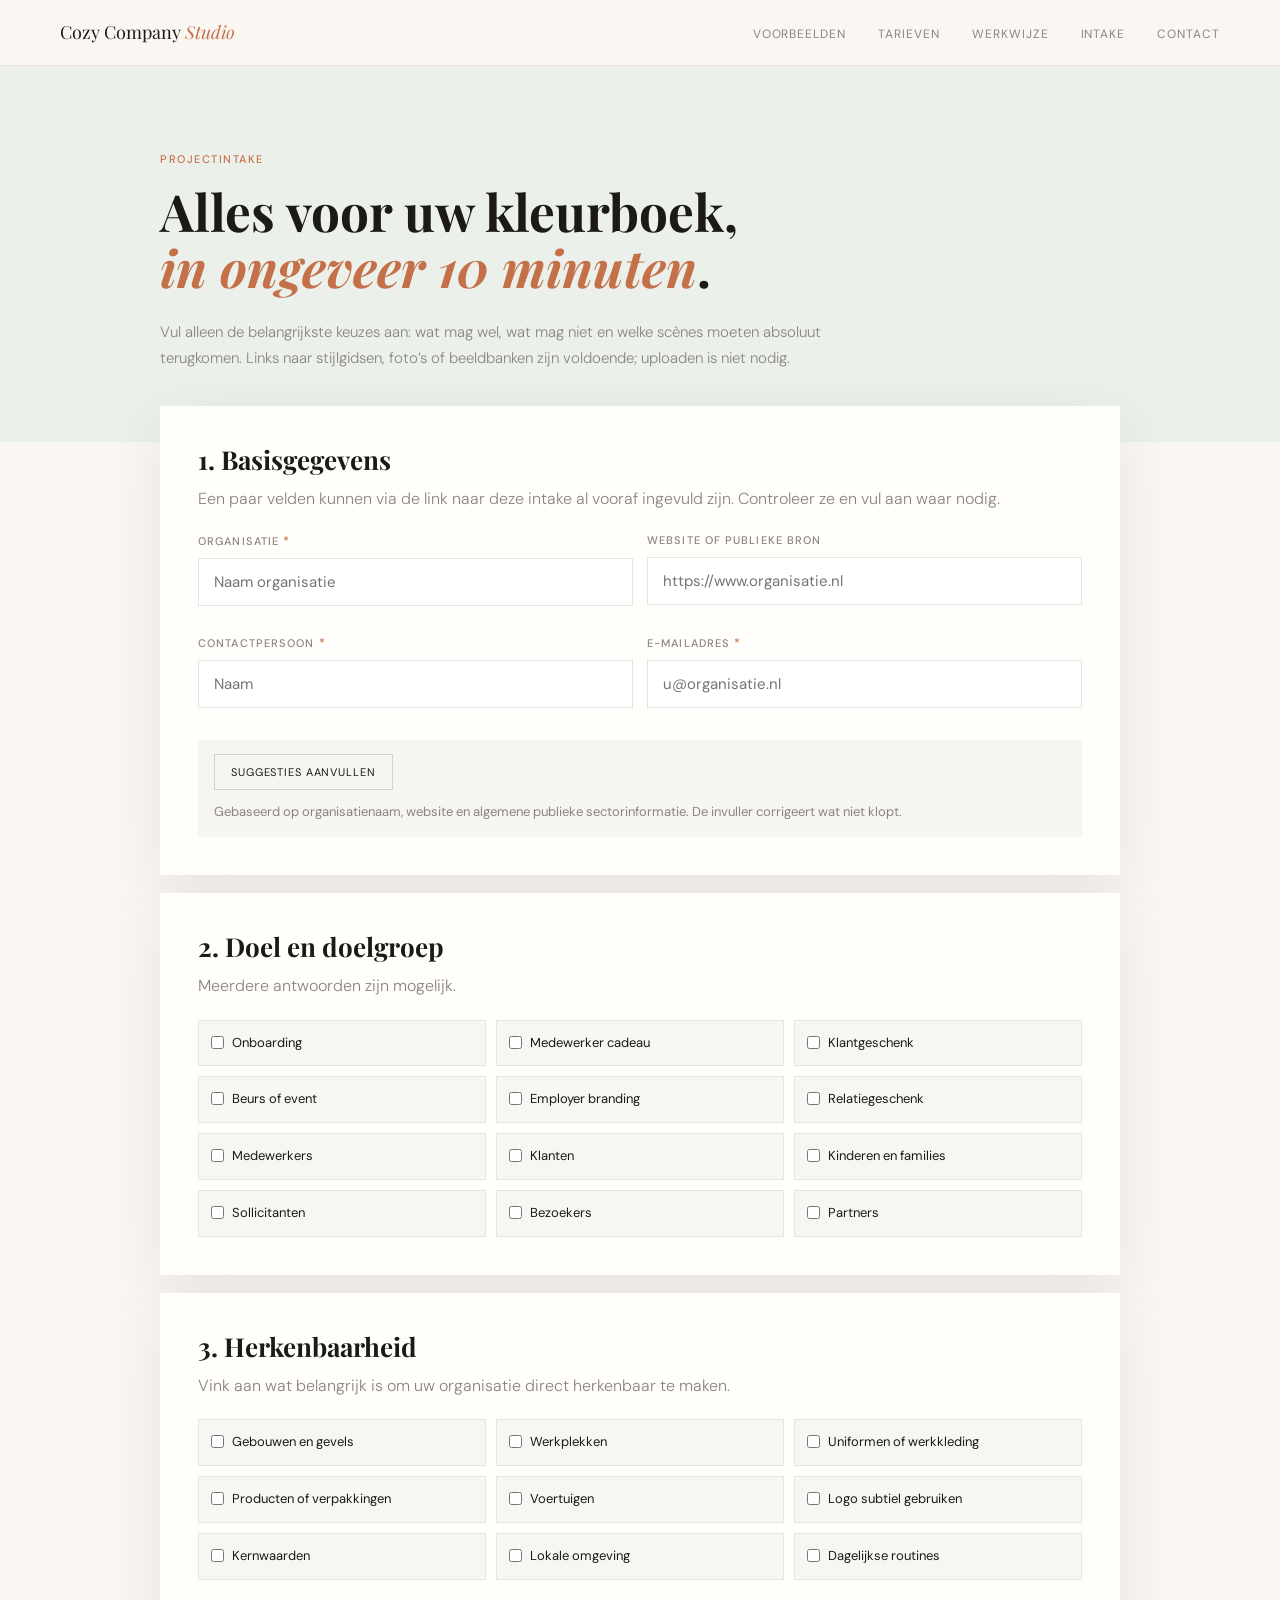
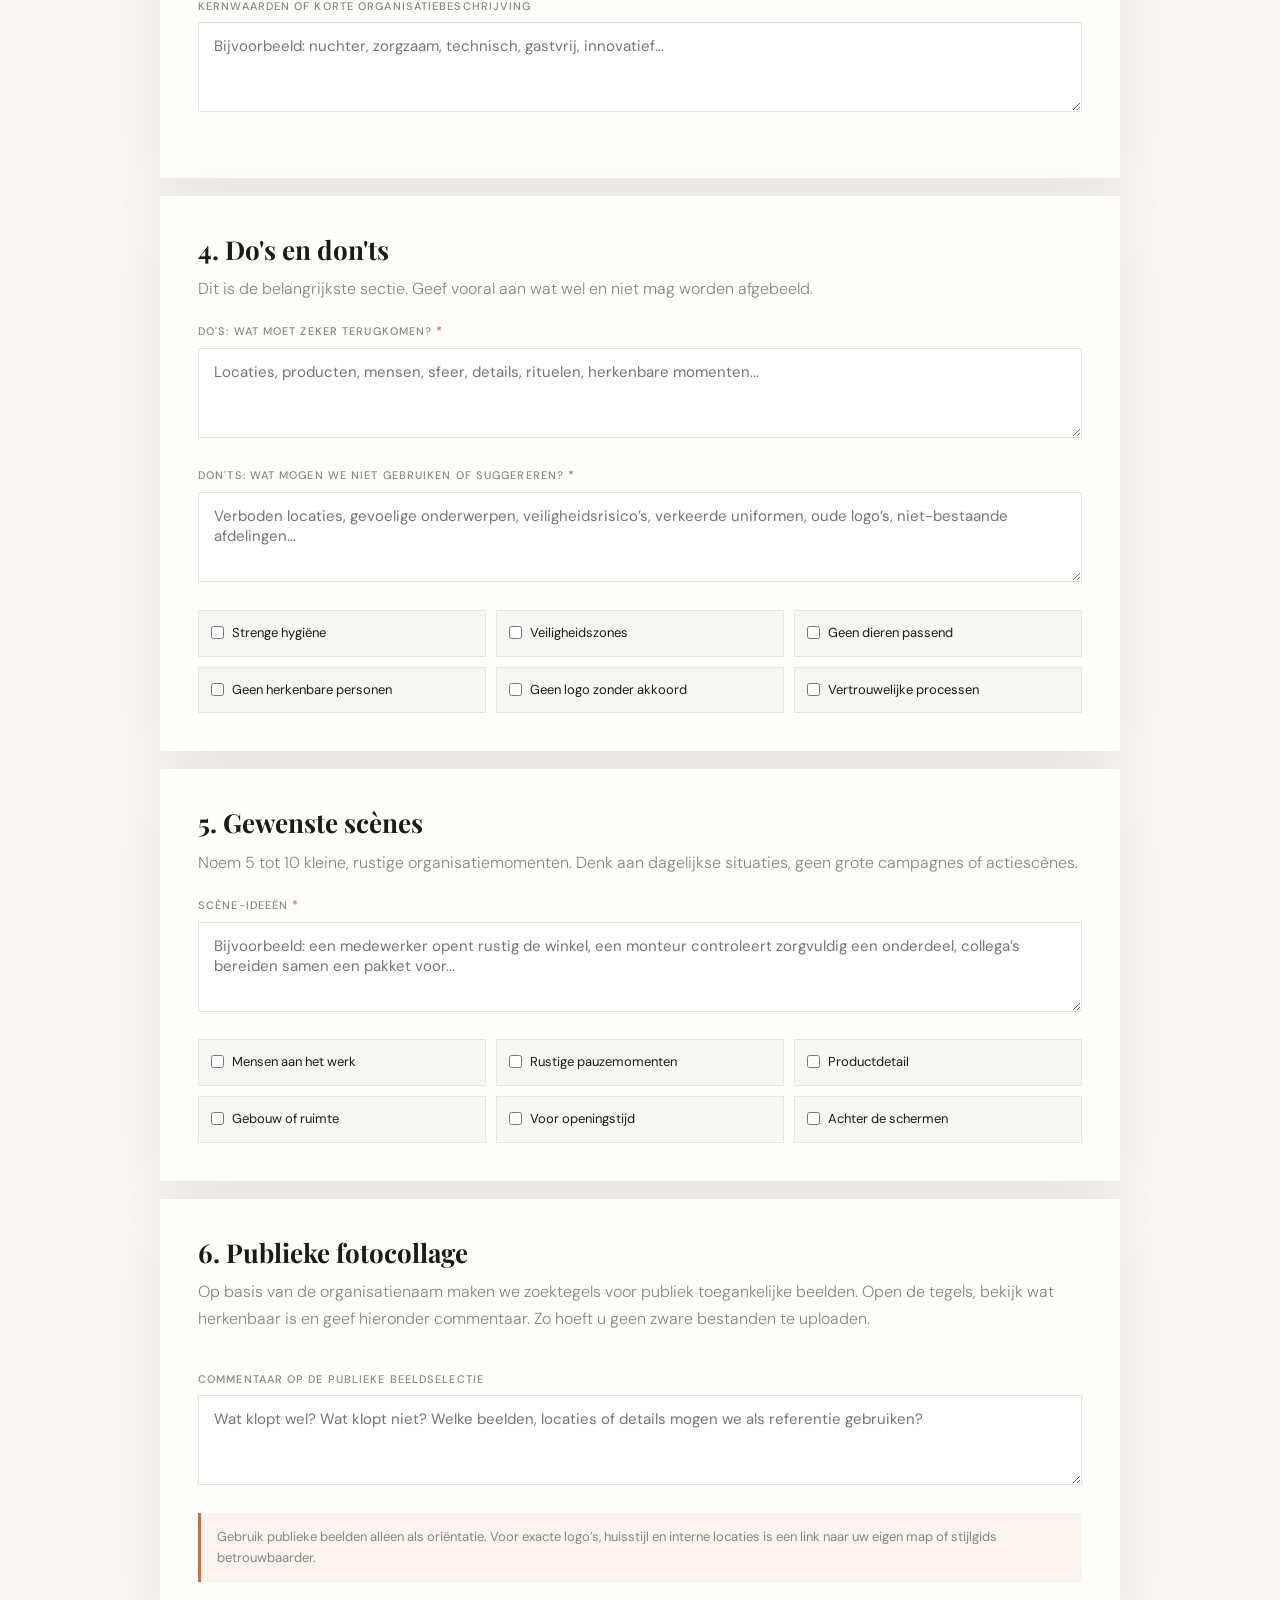
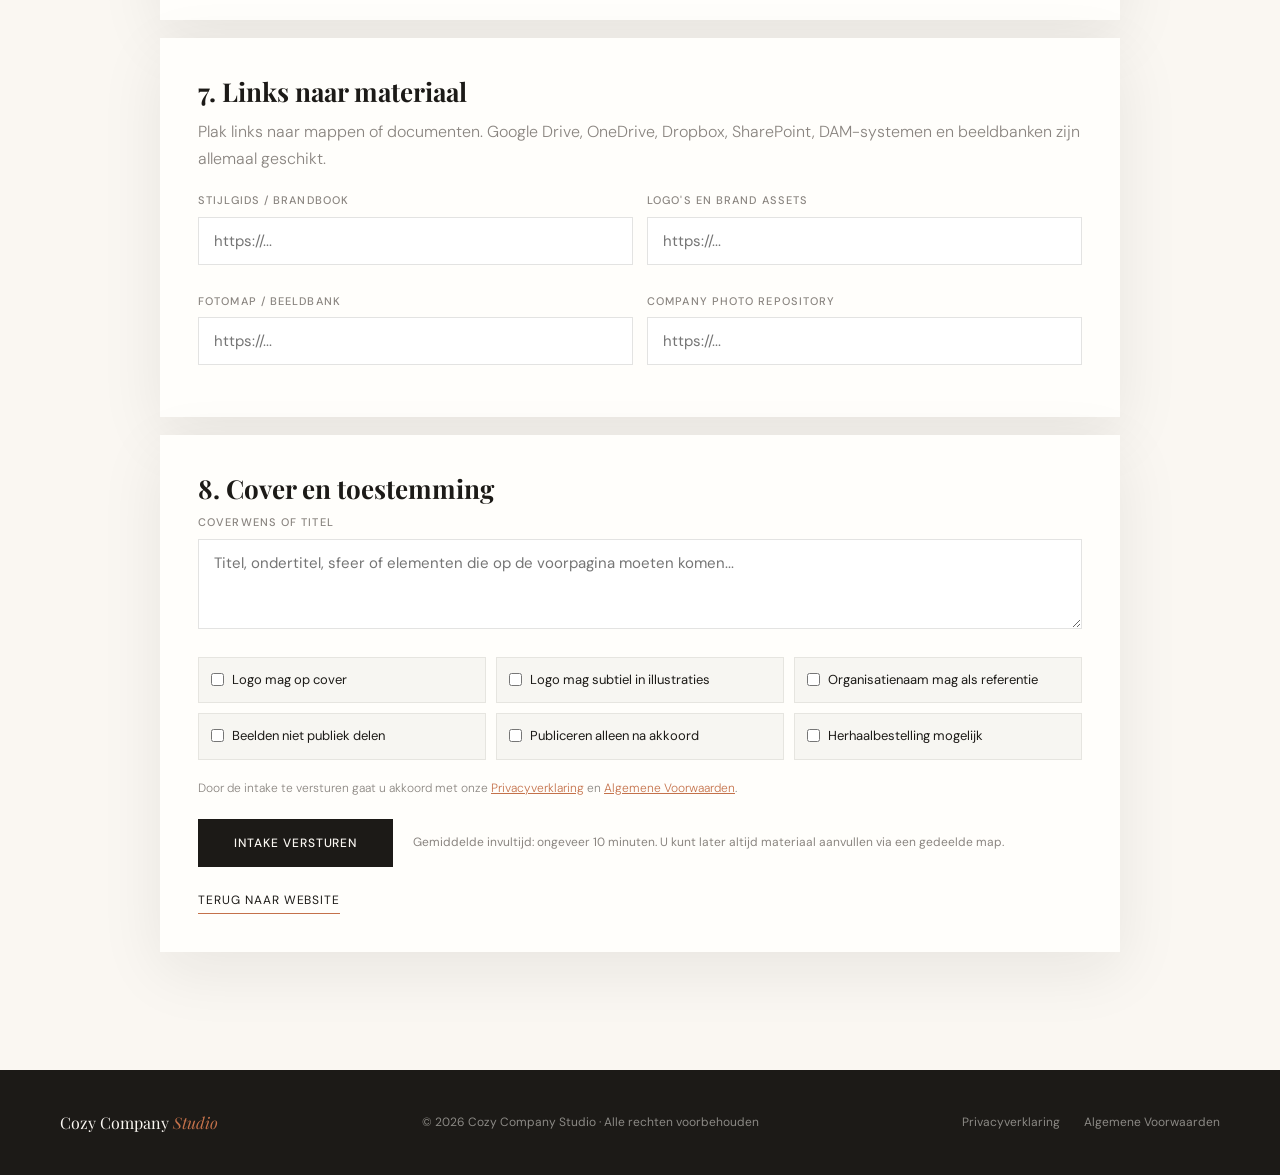
==== commit b54a27ee: "Refine compact customer intake page" ====
--- a/intake.html
+++ b/intake.html
@@ -1 +1,275 @@
-<!doctype html><html lang="nl"><head><meta charset="utf-8"><meta name="viewport" content="width=device-width,initial-scale=1"><title>Intake — Cozy Company Studio</title><meta name="description" content="Korte intake voor een op maat gemaakt kleurboek."><meta name="robots" content="noindex,follow"><link rel="stylesheet" href="css/style.css"><link rel="icon" href="favicon/favicon.svg" type="image/svg+xml"><style>.intake-page{padding-top:61px;background:var(--cream)}.intake-hero{background:var(--pale-sage);padding:90px 60px 70px}.intake-inner,.intake-card{max-width:980px;margin:0 auto}.intake-card{margin:-36px auto 80px;padding:46px;background:var(--warm-white);box-shadow:0 18px 60px rgba(28,26,23,.08)}.intake-section{padding:32px 0;border-top:1px solid rgba(28,26,23,.08)}.intake-section:first-child{border-top:0}.intake-section h2{font-family:'Playfair Display',serif;font-size:25px;margin-bottom:10px}.check-grid{display:grid;grid-template-columns:repeat(3,1fr);gap:10px;margin:14px 0 20px}.check-tile{display:flex;gap:9px;padding:12px;background:var(--cream);border:1px solid rgba(28,26,23,.08);font-size:13px}.collage-grid{display:grid;grid-template-columns:repeat(3,1fr);gap:12px;margin:14px 0 18px}.collage-tile{min-height:130px;background:var(--cream);border:1px dashed rgba(28,26,23,.22);display:flex;align-items:center;justify-content:center;color:var(--mid-gray);font-size:12px}.source-links{display:flex;flex-wrap:wrap;gap:8px}.secondary-button{border:1px solid rgba(28,26,23,.18);background:transparent;color:var(--ink);padding:12px 18px;font-size:11px;letter-spacing:.08em;text-transform:uppercase;font-family:'DM Sans',sans-serif;cursor:pointer}@media(max-width:900px){.intake-hero{padding:70px 24px 56px}.intake-card{margin:-28px 20px 60px;padding:28px}.check-grid,.collage-grid{grid-template-columns:1fr}}</style></head><body><nav><a href="index.html#hero" class="logo">Cozy Company <span>Studio</span></a><ul class="nav-links"><li><a href="index.html#gallery">Voorbeelden</a></li><li><a href="index.html#pricing">Tarieven</a></li><li><a href="index.html#how">Werkwijze</a></li><li><a href="intake.html">Intake</a></li><li><a href="index.html#contact">Contact</a></li></ul><div class="nav-hamburger" onclick="toggleMenu()" aria-label="Menu"><span></span><span></span><span></span></div></nav><div class="mobile-menu" id="mobileMenu"><a href="index.html#gallery" onclick="closeMenu()">Voorbeelden</a><a href="index.html#pricing" onclick="closeMenu()">Tarieven</a><a href="index.html#how" onclick="closeMenu()">Werkwijze</a><a href="intake.html" onclick="closeMenu()">Intake</a><a href="index.html#contact" onclick="closeMenu()">Contact</a></div><main class="intake-page"><header class="intake-hero"><div class="intake-inner"><p class="section-label">Korte intake</p><h1 class="hero-title">Alles voor een herkenbaar kleurboek, in één keer.</h1><p class="section-intro">Richttijd: 8–10 minuten. De nadruk ligt op do's & don'ts, gewenste scènes en links naar bestaand materiaal.</p></div></header><form id="intakeForm" class="intake-card" action="https://api.web3forms.com/submit" method="POST"><input type="hidden" name="access_key" value="9c12f8af-ad9e-4eb8-90c0-2cd06621a24f"><input type="hidden" name="subject" value="Nieuwe intake via Cozy Company Studio"><input type="checkbox" name="botcheck" style="display:none"><section class="intake-section"><h2>1. Organisatie</h2><div class="form-row"><div class="form-group"><label>Organisatienaam *</label><input id="organisatie" name="organisatie" required></div><div class="form-group"><label>Website</label><input id="website" name="website" type="url" placeholder="https://..."></div></div><div class="form-row"><div class="form-group"><label>Contactpersoon *</label><input id="contactpersoon" name="contactpersoon" required></div><div class="form-group"><label>E-mailadres *</label><input id="email" name="email" type="email" required></div></div></section><section class="intake-section"><h2>2. Doel en doelgroep</h2><div class="check-grid"><label class="check-tile"><input type="checkbox" name="doel[]" value="Onboarding">Onboarding</label><label class="check-tile"><input type="checkbox" name="doel[]" value="Klantgeschenk">Klantgeschenk</label><label class="check-tile"><input type="checkbox" name="doel[]" value="Medewerkersgeschenk">Medewerkersgeschenk</label><label class="check-tile"><input type="checkbox" name="doel[]" value="Event of beurs">Event of beurs</label><label class="check-tile"><input type="checkbox" name="doel[]" value="Jubileum">Jubileum</label><label class="check-tile"><input type="checkbox" name="doel[]" value="Employer branding">Employer branding</label></div><div class="check-grid"><label class="check-tile"><input type="checkbox" name="doelgroep[]" value="Medewerkers">Medewerkers</label><label class="check-tile"><input type="checkbox" name="doelgroep[]" value="Klanten">Klanten</label><label class="check-tile"><input type="checkbox" name="doelgroep[]" value="Relaties">Relaties</label><label class="check-tile"><input type="checkbox" name="doelgroep[]" value="Kinderen en families">Kinderen/families</label><label class="check-tile"><input type="checkbox" name="doelgroep[]" value="Sollicitanten">Sollicitanten</label><label class="check-tile"><input type="checkbox" name="doelgroep[]" value="Bezoekers">Bezoekers</label></div></section><section class="intake-section"><h2>3. Publieke informatie & collage</h2><p class="section-intro">Publieke informatie kan vooraf in deze pagina worden ingevuld via linkparameters. De klant corrigeert of vult dit aan.</p><div class="form-group"><label>Publieke samenvatting</label><textarea id="publieke_samenvatting" name="publieke_samenvatting" placeholder="Locaties, producten, diensten, kernwaarden of herkenbare objecten."></textarea></div><div id="sourceLinks" class="source-links"></div><div id="collageGrid" class="collage-grid"><div class="collage-tile">Publieke foto 1</div><div class="collage-tile">Publieke foto 2</div><div class="collage-tile">Publieke foto 3</div><div class="collage-tile">Publieke foto 4</div><div class="collage-tile">Publieke foto 5</div><div class="collage-tile">Publieke foto 6</div></div><div class="form-group"><label>Commentaar op de collage</label><textarea name="commentaar_collage" placeholder="Wat klopt, wat mist en wat past juist niet?"></textarea></div></section><section class="intake-section"><h2>4. Gewenste inhoud</h2><div class="check-grid"><label class="check-tile"><input type="checkbox" name="locaties[]" value="Kantoor">Kantoor</label><label class="check-tile"><input type="checkbox" name="locaties[]" value="Winkel of showroom">Winkel/showroom</label><label class="check-tile"><input type="checkbox" name="locaties[]" value="Productie of werkplaats">Productie/werkplaats</label><label class="check-tile"><input type="checkbox" name="locaties[]" value="Magazijn of logistiek">Magazijn/logistiek</label><label class="check-tile"><input type="checkbox" name="locaties[]" value="Buitenlocatie">Buitenlocatie</label><label class="check-tile"><input type="checkbox" name="locaties[]" value="Voertuigen">Voertuigen</label></div><div class="form-group"><label>Gewenste scènes *</label><textarea name="gewenste_scenes" placeholder="Noem 5 tot 10 rustige, herkenbare organisatiemomenten." required></textarea></div><div class="form-group"><label>Herkenbare functies, producten of objecten</label><textarea name="herkenbare_elementen" placeholder="Functies, uniformen, gebouwen, producten, voertuigen of rituelen."></textarea></div></section><section class="intake-section"><h2>5. Do's & don'ts</h2><div class="form-row"><div class="form-group"><label>Do's *</label><textarea name="dos" placeholder="Wat moet zeker terugkomen?" required></textarea></div><div class="form-group"><label>Don'ts *</label><textarea name="donts" placeholder="Wat mag niet worden getoond?" required></textarea></div></div></section><section class="intake-section"><h2>6. Materiaal</h2><div class="form-row"><div class="form-group"><label>Link naar stijlgids, kernwaarden of brandbook</label><input type="url" name="link_stijlgids"></div><div class="form-group"><label>Link naar fotomap, beeldbank of repository</label><input type="url" name="link_fotos"></div></div><div class="form-group"><label>Logo, cover en gebruik</label><textarea name="logo_cover_gebruik" placeholder="Logo op cover of in illustraties? Titel/ondertitel? Referentiegebruik toegestaan?"></textarea></div><label class="check-tile"><input type="checkbox" name="akkoord_rechten" value="Ja" required>Gedeelde links en materialen mogen gebruikt worden als referentie voor deze aanvraag.</label><p class="form-consent">Door deze intake te versturen gaat u akkoord met onze <a href="privacy.html" target="_blank" rel="noopener noreferrer">Privacyverklaring</a> en <a href="voorwaarden.html" target="_blank" rel="noopener noreferrer">Algemene Voorwaarden</a>.</p><button type="submit" class="form-submit">Intake versturen</button> <button type="button" class="secondary-button" id="copyPrefillLink">Voorinvullink tonen</button></section></form></main><footer><div class="footer-logo">Cozy Company <span>Studio</span></div><div>© 2026 Cozy Company Studio · Alle rechten voorbehouden</div><div class="footer-links"><a href="privacy.html" target="_blank" rel="noopener noreferrer">Privacyverklaring</a><a href="voorwaarden.html" target="_blank" rel="noopener noreferrer">Algemene Voorwaarden</a></div></footer><div class="modal-overlay" id="modal-intake-success"><div class="modal-box contact-success-box"><h2>Intake verstuurd</h2><p>Dank u wel. De intake is succesvol verstuurd.</p><button type="button" class="modal-ok" onclick="closeModal('intake-success')">Ok</button></div></div><script src="js/script.js" defer></script><script src="js/intake.js" defer></script></body></html>+<!doctype html>
+<html lang="nl">
+<head>
+  <meta charset="utf-8">
+  <meta name="viewport" content="width=device-width, initial-scale=1">
+  <title>Intake — Cozy Company Studio</title>
+  <meta name="description" content="Korte intake voor een op maat gemaakt Cozy Company Studio kleurboek.">
+  <meta name="robots" content="noindex, follow">
+  <link rel="stylesheet" href="css/style.css">
+  <link rel="icon" href="favicon/favicon.svg" type="image/svg+xml">
+  <style>
+    .intake-page { padding-top: 61px; background: var(--cream); min-height: 100vh; }
+    .intake-hero { background: var(--pale-sage); padding: 90px 60px 70px; }
+    .intake-hero-inner { max-width: 960px; margin: 0 auto; }
+    .intake-hero .section-intro { margin-bottom: 0; max-width: 680px; }
+    .intake-wrap { max-width: 960px; margin: -36px auto 80px; padding: 0 0 20px; }
+    .intake-card { background: var(--warm-white); box-shadow: 0 18px 60px rgba(28,26,23,0.08); padding: 38px; margin-bottom: 18px; }
+    .intake-card h2 { font-family: 'Playfair Display', serif; font-size: 26px; line-height: 1.2; margin-bottom: 10px; }
+    .intake-card p { color: var(--mid-gray); font-weight: 300; line-height: 1.7; margin-bottom: 20px; }
+    .intake-note { background: rgba(196,113,74,0.08); border-left: 3px solid var(--terracotta); padding: 14px 16px; font-size: 13px; color: var(--mid-gray); margin-top: 18px; }
+    .intake-grid { display: grid; grid-template-columns: 1fr 1fr; gap: 14px; }
+    .choice-grid { display: grid; grid-template-columns: repeat(3, 1fr); gap: 10px; }
+    .choice { display: flex; gap: 8px; align-items: flex-start; background: rgba(28,26,23,0.035); border: 1px solid rgba(28,26,23,0.08); padding: 12px; font-size: 13px; color: var(--ink); cursor: pointer; min-height: 46px; }
+    .choice input { margin-top: 3px; accent-color: var(--terracotta); }
+    .prefill-bar { display: flex; flex-wrap: wrap; gap: 12px; align-items: center; background: rgba(28,26,23,0.04); padding: 14px 16px; margin-top: 18px; }
+    .prefill-bar span { color: var(--mid-gray); font-size: 13px; }
+    .soft-button { border: 1px solid rgba(28,26,23,0.16); background: transparent; color: var(--ink); padding: 10px 16px; font-size: 11px; letter-spacing: 0.08em; text-transform: uppercase; font-family: 'DM Sans', sans-serif; cursor: pointer; }
+    .soft-button:hover { border-color: var(--terracotta); color: var(--terracotta); }
+    .collage-grid { display: grid; grid-template-columns: repeat(3, 1fr); gap: 12px; margin: 18px 0 18px; }
+    .collage-tile { min-height: 118px; background: linear-gradient(135deg, rgba(235,240,235,0.9), rgba(245,237,227,0.9)); border: 1px solid rgba(28,26,23,0.08); padding: 14px; display: flex; flex-direction: column; justify-content: space-between; text-decoration: none; transition: transform 0.2s, box-shadow 0.2s; }
+    .collage-tile:hover { transform: translateY(-4px); box-shadow: 0 12px 28px rgba(28,26,23,0.11); }
+    .collage-tile strong { font-family: 'Playfair Display', serif; font-size: 18px; color: var(--ink); line-height: 1.15; }
+    .collage-tile span { font-size: 11px; color: var(--terracotta); letter-spacing: 0.08em; text-transform: uppercase; }
+    .form-group.compact { margin-bottom: 14px; }
+    .required-hint { color: var(--terracotta); font-size: 12px; }
+    .intake-submit-row { display: flex; align-items: center; gap: 20px; flex-wrap: wrap; }
+    .intake-submit-row .form-consent { margin-top: 0; max-width: 620px; }
+    .intake-back { display: inline-block; margin-top: 24px; color: var(--ink); text-decoration: none; font-size: 12px; letter-spacing: 0.08em; text-transform: uppercase; border-bottom: 1px solid var(--terracotta); padding-bottom: 3px; }
+
+    @media (max-width: 900px) {
+      .intake-hero { padding: 70px 24px 56px; }
+      .intake-wrap { margin: -28px 20px 60px; }
+      .intake-card { padding: 28px; }
+      .intake-grid, .choice-grid, .collage-grid { grid-template-columns: 1fr; }
+    }
+  </style>
+</head>
+<body>
+  <nav>
+    <a href="index.html#hero" class="logo">Cozy Company <span>Studio</span></a>
+    <ul class="nav-links">
+      <li><a href="index.html#gallery">Voorbeelden</a></li>
+      <li><a href="index.html#pricing">Tarieven</a></li>
+      <li><a href="index.html#how">Werkwijze</a></li>
+      <li><a href="intake.html">Intake</a></li>
+      <li><a href="index.html#contact">Contact</a></li>
+    </ul>
+    <div class="nav-hamburger" onclick="toggleMenu()" aria-label="Menu">
+      <span></span><span></span><span></span>
+    </div>
+  </nav>
+
+  <div class="mobile-menu" id="mobileMenu">
+    <a href="index.html#gallery" onclick="closeMenu()">Voorbeelden</a>
+    <a href="index.html#pricing" onclick="closeMenu()">Tarieven</a>
+    <a href="index.html#how" onclick="closeMenu()">Werkwijze</a>
+    <a href="intake.html" onclick="closeMenu()">Intake</a>
+    <a href="index.html#contact" onclick="closeMenu()">Contact</a>
+  </div>
+
+  <main class="intake-page">
+    <header class="intake-hero">
+      <div class="intake-hero-inner">
+        <p class="section-label">Projectintake</p>
+        <h1 class="hero-title">Alles voor uw kleurboek,<br><em>in ongeveer 10 minuten</em>.</h1>
+        <p class="section-intro">Vul alleen de belangrijkste keuzes aan: wat mag wel, wat mag niet en welke scènes moeten absoluut terugkomen. Links naar stijlgidsen, foto’s of beeldbanken zijn voldoende; uploaden is niet nodig.</p>
+      </div>
+    </header>
+
+    <form id="intakeForm" class="intake-wrap" action="https://api.web3forms.com/submit" method="POST">
+      <input type="hidden" name="access_key" value="9c12f8af-ad9e-4eb8-90c0-2cd06621a24f">
+      <input type="hidden" name="subject" value="Nieuwe projectintake via Cozy Company Studio">
+      <input type="hidden" name="from_name" value="Cozy Company Studio Intake">
+      <input type="checkbox" name="botcheck" style="display: none;">
+
+      <section class="intake-card">
+        <h2>1. Basisgegevens</h2>
+        <p>Een paar velden kunnen via de link naar deze intake al vooraf ingevuld zijn. Controleer ze en vul aan waar nodig.</p>
+        <div class="intake-grid">
+          <div class="form-group compact">
+            <label>Organisatie <span class="required-hint">*</span></label>
+            <input id="orgName" type="text" name="organisatie" placeholder="Naam organisatie" required>
+          </div>
+          <div class="form-group compact">
+            <label>Website of publieke bron</label>
+            <input id="orgWebsite" type="url" name="website" placeholder="https://www.organisatie.nl">
+          </div>
+          <div class="form-group compact">
+            <label>Contactpersoon <span class="required-hint">*</span></label>
+            <input type="text" name="contactpersoon" placeholder="Naam" required>
+          </div>
+          <div class="form-group compact">
+            <label>E-mailadres <span class="required-hint">*</span></label>
+            <input type="email" name="email" placeholder="u@organisatie.nl" required>
+          </div>
+        </div>
+        <div class="prefill-bar">
+          <button class="soft-button" type="button" id="prefillButton">Suggesties aanvullen</button>
+          <span>Gebaseerd op organisatienaam, website en algemene publieke sectorinformatie. De invuller corrigeert wat niet klopt.</span>
+        </div>
+      </section>
+
+      <section class="intake-card">
+        <h2>2. Doel en doelgroep</h2>
+        <p>Meerdere antwoorden zijn mogelijk.</p>
+        <div class="choice-grid">
+          <label class="choice"><input type="checkbox" name="doel[]" value="Onboarding"> Onboarding</label>
+          <label class="choice"><input type="checkbox" name="doel[]" value="Medewerker cadeau"> Medewerker cadeau</label>
+          <label class="choice"><input type="checkbox" name="doel[]" value="Klantgeschenk"> Klantgeschenk</label>
+          <label class="choice"><input type="checkbox" name="doel[]" value="Beurs of event"> Beurs of event</label>
+          <label class="choice"><input type="checkbox" name="doel[]" value="Employer branding"> Employer branding</label>
+          <label class="choice"><input type="checkbox" name="doel[]" value="Relatiegeschenk"> Relatiegeschenk</label>
+        </div>
+        <div class="choice-grid" style="margin-top:10px;">
+          <label class="choice"><input type="checkbox" name="doelgroep[]" value="Medewerkers"> Medewerkers</label>
+          <label class="choice"><input type="checkbox" name="doelgroep[]" value="Klanten"> Klanten</label>
+          <label class="choice"><input type="checkbox" name="doelgroep[]" value="Kinderen en families"> Kinderen en families</label>
+          <label class="choice"><input type="checkbox" name="doelgroep[]" value="Sollicitanten"> Sollicitanten</label>
+          <label class="choice"><input type="checkbox" name="doelgroep[]" value="Bezoekers"> Bezoekers</label>
+          <label class="choice"><input type="checkbox" name="doelgroep[]" value="Partners"> Partners</label>
+        </div>
+      </section>
+
+      <section class="intake-card">
+        <h2>3. Herkenbaarheid</h2>
+        <p>Vink aan wat belangrijk is om uw organisatie direct herkenbaar te maken.</p>
+        <div class="choice-grid">
+          <label class="choice"><input type="checkbox" name="herkenbaarheid[]" value="Gebouwen en gevels"> Gebouwen en gevels</label>
+          <label class="choice"><input type="checkbox" name="herkenbaarheid[]" value="Werkplekken"> Werkplekken</label>
+          <label class="choice"><input type="checkbox" name="herkenbaarheid[]" value="Uniformen of werkkleding"> Uniformen of werkkleding</label>
+          <label class="choice"><input type="checkbox" name="herkenbaarheid[]" value="Producten of verpakkingen"> Producten of verpakkingen</label>
+          <label class="choice"><input type="checkbox" name="herkenbaarheid[]" value="Voertuigen"> Voertuigen</label>
+          <label class="choice"><input type="checkbox" name="herkenbaarheid[]" value="Logo subtiel gebruiken"> Logo subtiel gebruiken</label>
+          <label class="choice"><input type="checkbox" name="herkenbaarheid[]" value="Kernwaarden"> Kernwaarden</label>
+          <label class="choice"><input type="checkbox" name="herkenbaarheid[]" value="Lokale omgeving"> Lokale omgeving</label>
+          <label class="choice"><input type="checkbox" name="herkenbaarheid[]" value="Dagelijkse routines"> Dagelijkse routines</label>
+        </div>
+        <div class="form-group" style="margin-top:18px;">
+          <label>Kernwaarden of korte organisatiebeschrijving</label>
+          <textarea name="kernwaarden" placeholder="Bijvoorbeeld: nuchter, zorgzaam, technisch, gastvrij, innovatief..."></textarea>
+        </div>
+      </section>
+
+      <section class="intake-card">
+        <h2>4. Do's en don'ts</h2>
+        <p>Dit is de belangrijkste sectie. Geef vooral aan wat wel en niet mag worden afgebeeld.</p>
+        <div class="form-group">
+          <label>Do's: wat moet zeker terugkomen? <span class="required-hint">*</span></label>
+          <textarea name="dos" placeholder="Locaties, producten, mensen, sfeer, details, rituelen, herkenbare momenten..." required></textarea>
+        </div>
+        <div class="form-group">
+          <label>Don'ts: wat mogen we niet gebruiken of suggereren? <span class="required-hint">*</span></label>
+          <textarea name="donts" placeholder="Verboden locaties, gevoelige onderwerpen, veiligheidsrisico’s, verkeerde uniformen, oude logo’s, niet-bestaande afdelingen..." required></textarea>
+        </div>
+        <div class="choice-grid">
+          <label class="choice"><input type="checkbox" name="gevoelige_context[]" value="Strenge hygiene"> Strenge hygiëne</label>
+          <label class="choice"><input type="checkbox" name="gevoelige_context[]" value="Veiligheidszones"> Veiligheidszones</label>
+          <label class="choice"><input type="checkbox" name="gevoelige_context[]" value="Geen dieren passend"> Geen dieren passend</label>
+          <label class="choice"><input type="checkbox" name="gevoelige_context[]" value="Geen herkenbare personen"> Geen herkenbare personen</label>
+          <label class="choice"><input type="checkbox" name="gevoelige_context[]" value="Geen logo zonder akkoord"> Geen logo zonder akkoord</label>
+          <label class="choice"><input type="checkbox" name="gevoelige_context[]" value="Vertrouwelijke processen"> Vertrouwelijke processen</label>
+        </div>
+      </section>
+
+      <section class="intake-card">
+        <h2>5. Gewenste scènes</h2>
+        <p>Noem 5 tot 10 kleine, rustige organisatiemomenten. Denk aan dagelijkse situaties, geen grote campagnes of actiescènes.</p>
+        <div class="form-group">
+          <label>Scène-ideeën <span class="required-hint">*</span></label>
+          <textarea name="gewenste_scenes" placeholder="Bijvoorbeeld: een medewerker opent rustig de winkel, een monteur controleert zorgvuldig een onderdeel, collega’s bereiden samen een pakket voor..." required></textarea>
+        </div>
+        <div class="choice-grid">
+          <label class="choice"><input type="checkbox" name="scene_type[]" value="Mensen aan het werk"> Mensen aan het werk</label>
+          <label class="choice"><input type="checkbox" name="scene_type[]" value="Rustige pauzemomenten"> Rustige pauzemomenten</label>
+          <label class="choice"><input type="checkbox" name="scene_type[]" value="Productdetail"> Productdetail</label>
+          <label class="choice"><input type="checkbox" name="scene_type[]" value="Gebouw of ruimte"> Gebouw of ruimte</label>
+          <label class="choice"><input type="checkbox" name="scene_type[]" value="Voor openingstijd"> Voor openingstijd</label>
+          <label class="choice"><input type="checkbox" name="scene_type[]" value="Achter de schermen"> Achter de schermen</label>
+        </div>
+      </section>
+
+      <section class="intake-card">
+        <h2>6. Publieke fotocollage</h2>
+        <p>Op basis van de organisatienaam maken we zoektegels voor publiek toegankelijke beelden. Open de tegels, bekijk wat herkenbaar is en geef hieronder commentaar. Zo hoeft u geen zware bestanden te uploaden.</p>
+        <div class="collage-grid" id="collageGrid"></div>
+        <div class="form-group">
+          <label>Commentaar op de publieke beeldselectie</label>
+          <textarea name="collage_commentaar" placeholder="Wat klopt wel? Wat klopt niet? Welke beelden, locaties of details mogen we als referentie gebruiken?"></textarea>
+        </div>
+        <div class="intake-note">Gebruik publieke beelden alleen als oriëntatie. Voor exacte logo’s, huisstijl en interne locaties is een link naar uw eigen map of stijlgids betrouwbaarder.</div>
+      </section>
+
+      <section class="intake-card">
+        <h2>7. Links naar materiaal</h2>
+        <p>Plak links naar mappen of documenten. Google Drive, OneDrive, Dropbox, SharePoint, DAM-systemen en beeldbanken zijn allemaal geschikt.</p>
+        <div class="intake-grid">
+          <div class="form-group compact">
+            <label>Stijlgids / brandbook</label>
+            <input type="url" name="link_stijlgids" placeholder="https://...">
+          </div>
+          <div class="form-group compact">
+            <label>Logo's en brand assets</label>
+            <input type="url" name="link_logos" placeholder="https://...">
+          </div>
+          <div class="form-group compact">
+            <label>Fotomap / beeldbank</label>
+            <input type="url" name="link_fotos" placeholder="https://...">
+          </div>
+          <div class="form-group compact">
+            <label>Company photo repository</label>
+            <input type="url" name="link_repository" placeholder="https://...">
+          </div>
+        </div>
+      </section>
+
+      <section class="intake-card">
+        <h2>8. Cover en toestemming</h2>
+        <div class="form-group">
+          <label>Coverwens of titel</label>
+          <textarea name="coverwens" placeholder="Titel, ondertitel, sfeer of elementen die op de voorpagina moeten komen..."></textarea>
+        </div>
+        <div class="choice-grid">
+          <label class="choice"><input type="checkbox" name="toestemming[]" value="Logo mag op cover"> Logo mag op cover</label>
+          <label class="choice"><input type="checkbox" name="toestemming[]" value="Logo mag subtiel in illustraties"> Logo mag subtiel in illustraties</label>
+          <label class="choice"><input type="checkbox" name="toestemming[]" value="Organisatienaam mag als referentie"> Organisatienaam mag als referentie</label>
+          <label class="choice"><input type="checkbox" name="toestemming[]" value="Beelden mogen niet publiek gedeeld worden"> Beelden niet publiek delen</label>
+          <label class="choice"><input type="checkbox" name="toestemming[]" value="Alleen na schriftelijk akkoord publiceren"> Publiceren alleen na akkoord</label>
+          <label class="choice"><input type="checkbox" name="toestemming[]" value="Herhaalbestelling mogelijk"> Herhaalbestelling mogelijk</label>
+        </div>
+        <p class="form-consent" style="margin-top:18px;">
+          Door de intake te versturen gaat u akkoord met onze
+          <a href="privacy.html" target="_blank" rel="noopener noreferrer">Privacyverklaring</a>
+          en
+          <a href="voorwaarden.html" target="_blank" rel="noopener noreferrer">Algemene Voorwaarden</a>.
+        </p>
+        <div class="intake-submit-row">
+          <button type="submit" class="form-submit">Intake versturen</button>
+          <span class="form-consent">Gemiddelde invultijd: ongeveer 10 minuten. U kunt later altijd materiaal aanvullen via een gedeelde map.</span>
+        </div>
+        <a href="index.html" class="intake-back">Terug naar website</a>
+      </section>
+    </form>
+  </main>
+
+  <footer>
+    <div class="footer-logo">Cozy Company <span>Studio</span></div>
+    <div>© 2026 Cozy Company Studio · Alle rechten voorbehouden</div>
+    <div class="footer-links">
+      <a href="privacy.html" target="_blank" rel="noopener noreferrer">Privacyverklaring</a>
+      <a href="voorwaarden.html" target="_blank" rel="noopener noreferrer">Algemene Voorwaarden</a>
+    </div>
+  </footer>
+
+  <div class="modal-overlay" id="modal-intake-success" onclick="closeModalOutside(event, 'intake-success')">
+    <div class="modal-box contact-success-box" role="dialog" aria-modal="true" aria-labelledby="intake-success-title">
+      <h2 id="intake-success-title">Intake verstuurd</h2>
+      <p>Dank u wel. De intake is succesvol verstuurd. We gebruiken deze input om de eerste scènes en coverrichting voor te bereiden.</p>
+      <button type="button" class="modal-ok" onclick="closeModal('intake-success')">Ok</button>
+    </div>
+  </div>
+
+  <script src="js/script.js" defer></script>
+  <script src="js/intake.js" defer></script>
+</body>
+</html>
